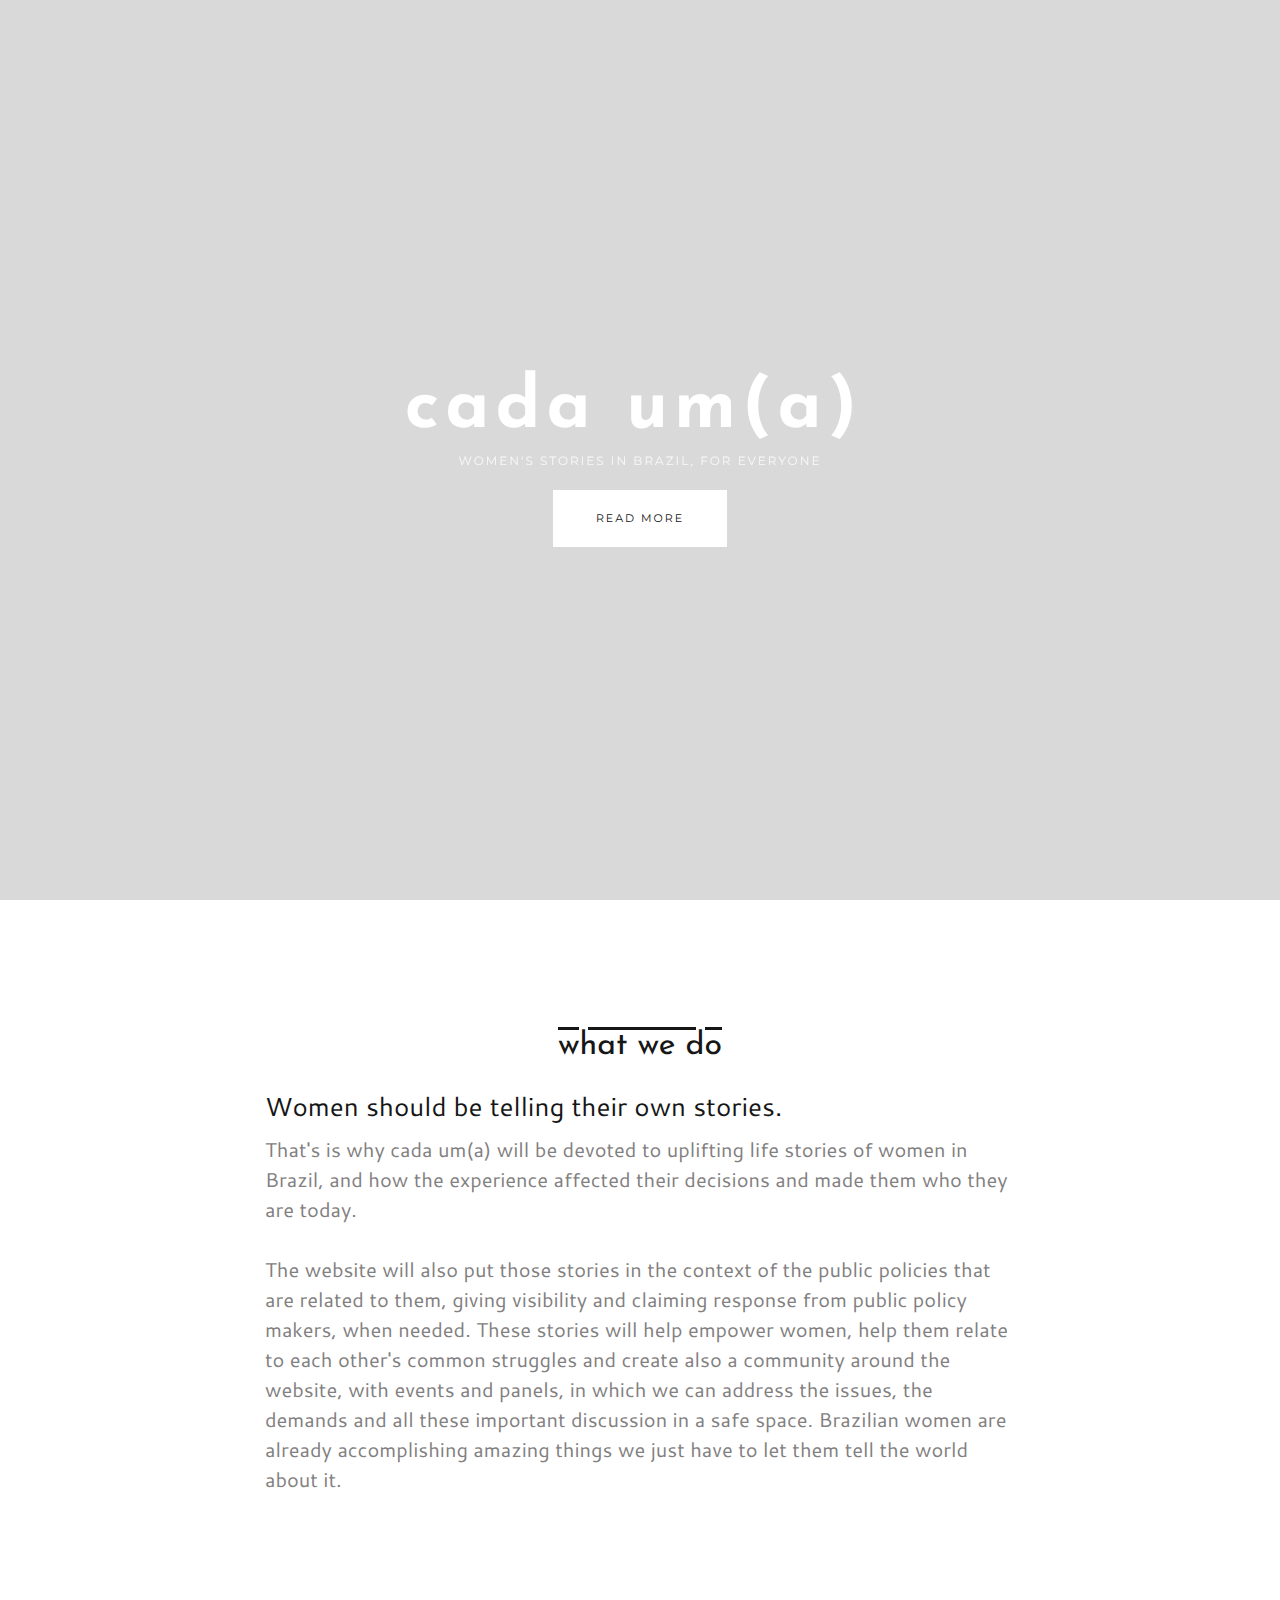
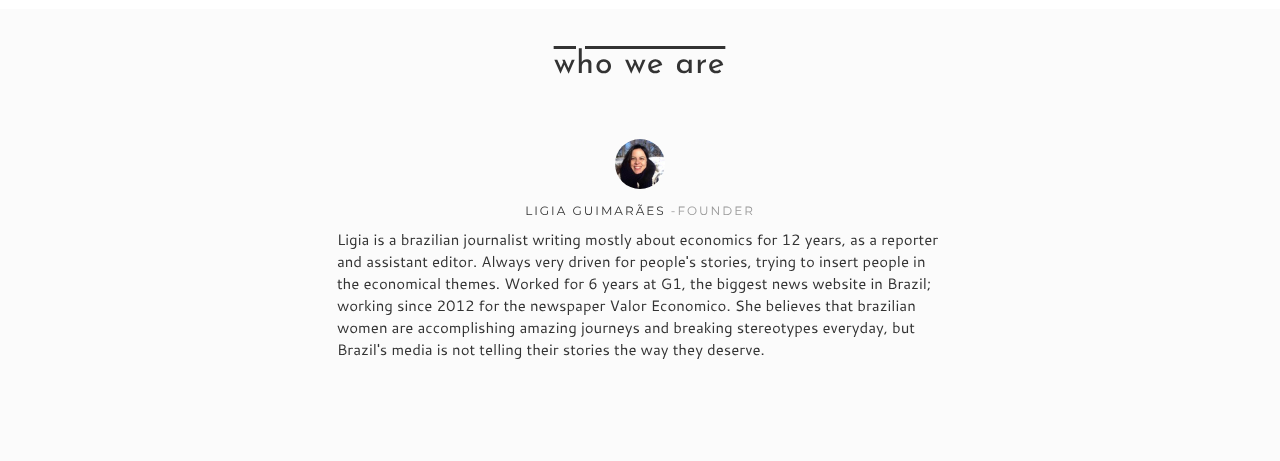
==== index.html @ b48494a8 "Update index.html" ====
<!DOCTYPE html>
<html class="no-js" lang="en"  xmlns="http://www.w3.org/1999/xhtml" xmlns:fb="http://ogp.me/ns/fb#">
<head>
	<meta charset="utf-8">
  <meta content="IE=edge,chrome=1" http-equiv="X-UA-Compatible">
  <meta content="width=device-width, initial-scale=1, maximum-scale=1, user-scalable=0" name="viewport">
  <title>Your title</title>
  <!-- bootstrap css placed in /bootstrap folder -->
  <link rel="stylesheet" type="text/css" href="bootstrap/css/bootstrap.min.css" >
  <!-- animate.css for wow.js fonts -->
  <link rel="stylesheet" type="text/css" href="css/animate.css" >
  <!-- utility.css -->
  <link rel="stylesheet" type="text/css" href="css/utility.css">
  <!-- slideshow.css -->
  <link rel="stylesheet" type="text/css" href="css/slideshow.css">
  <!-- style -->
  <link rel="stylesheet" type="text/css" href="css/style.css">
  <!-- usertweak -->
  <link rel="stylesheet" type="text/css" href="css/usertweak.css">
  <!-- custom code in below file -->
  <link rel="stylesheet" type="text/css" href="css/custom.css">
  <!-- ionicons -->
  <link rel="stylesheet" type="text/css" href="fonts/ionicons.css" >
  <!-- lightbox plugin -->
  <link rel="stylesheet" type="text/css" href="css/lightGallery.css" >
  <!-- google fonts --><link rel='stylesheet' type='text/css' href='https://fonts.googleapis.com/css?family=Josefin+Sans:400%7CMontserrat%7CCantarell%7CKarla:300,700%7COswald:300,400%7CPlayfair+Display'>
 
 <!-- METADADOS DA Landing  -->

            <meta name='keywords' content='igualdade de gênero, direitos das mulheres, cada uma, direitos humanos, mulheres, direitos iguais'>
            <meta name='description' content='Cada Uma is an inspiring website that tell stories about women in Brazil'>
            <meta name='subject' content='direitos humanos'>
            <meta name='copyright' content='www.cadauma.org'>
            <meta name='language' content='PT'>
            <meta name='robots' content='index,follow'>
            <meta name='revised' content='March 2016'>
            <meta name='author' content='Ligia Guimaraes'>
            <meta name='designer' content='@ProjetoStock'>
            <meta name='reply-to' content=''>
            <meta name='owner' content='Ligia Guimaraes @laigous'>
            <meta name='url' content='www.cadauma.org'>
            <meta name='identifier-URL' content=''>
            <meta name='pagename' content='Cada Uma'>
            <meta name='coverage' content='Brasil'>
            <meta name='distribution' content='Global'>
            <meta name='rating' content='General'>
            <meta name='subtitle' content='Cada Uma is an inspiring website that tell stories about women in Brazil'>
            <meta name='target' content='all'>
            <meta name='HandheldFriendly' content='True'>
            <meta name='MobileOptimized' content='320'>    
            <meta property="og:image" content="" />
            <meta property="og:url" content="http://cadauma.org">
            <meta property="og:title" content="Cada Uma">
            <meta property="og:description" content="Cada Uma is an inspiring website that tell stories about women in Brazil">  

 
 
 </head>
 <body class='omg'>

<section class="omg_component color-white full-height">

    <div class="slideshow xs-hide-arrows full-height"><div class="slide">
            <div class="bg-img full-height  parallax-content" style="background-image: url(&quot;https://unsplash.it/1406/788?image=874&quot;);" data-stellar-background-ratio="0.5">
                <div class="overlay" style="background-color:rgba(0, 0, 0, 0.15)">
                    <div class="container full-height">
                        <div class="v-align full-height">
                            <div class="h-align">
                                <div class="row text-center">
                                    <h1 class="big col-xs-12 title line-height-1 letter-spacing-6 wow animated uppercase fadeIn animated" style="visibility: visible; animation-name: fadeIn; font-weight: 700; font-family: 'Josefin Sans'; text-transform: lowercase;">
                              						cada um(a)</h1>
                                    <p class="col-xs-12 hero-subtitle color-primary wow animated fadeIn animated" style="visibility: visible; animation-name: fadeIn;">
                                        women's stories in brazil, for everyone</p>
                                    <p class="text-sm col-xs-12  wow animated fadeIn animated" style="visibility: visible; animation-name: fadeIn;"></p>
                                    <div class="col-xs-12">
                                        <a href="https://medium.com/journalism-innovation/brazilian-women-have-amazing-life-stories-and-we-should-be-telling-them-b2362ad0570d#.ykqmibkj3" class="btn btn-white uppercase btn-lg wow animated fadeIn animated" target="_blank" style="visibility: visible; animation-name: fadeIn;">
                                  						read more</a>
                                    </div>
                                </div>


                            </div>
                        </div>

                    </div>
                    <div class="absolute-bottom z-5 video-fill-icon color-white">
                        <div class="  xs-text-center text-left v-align-flex-column">
                            <div>
                                <a href="#" class="open_video open_lightbox"></a>
                            </div>
                            <div class="title m-left-10 ">
                                <a href="#" class="open_video open_lightbox">&nbsp; &nbsp; &nbsp; &nbsp; &nbsp; &nbsp; &nbsp; &nbsp; &nbsp; &nbsp; &nbsp; &nbsp; &nbsp; &nbsp; &nbsp; &nbsp; &nbsp;&nbsp;</a>
                            </div>
                        </div>
                    </div>
                </div>


            </div>
        </div></div>
</section>
<section class="omg_component" style="position: relative; z-index: 0;">
<div class="bg-color bg-white padd-top-2x padd-bottom-2x">
	<div class="container">
	<div class="row">
	<div class="col-md-8 col-md-offset-2 col-sm-10 col-sm-offset-1 text-center">
		<h3 class="title line-height-3" style="text-align: center; text-decoration: overline;">what we do</h3><h3 class="title line-height-3" style="text-align: left; font-family: Cantarell; font-size: 26px;">Women should be telling their own stories.&nbsp;</h3>
		<p class="text-sm line-height-4 color-primary" style="font-family: Cantarell; font-size: 20px; text-align: left;">That's is why cada um(a) will be devoted to uplifting life stories of women in Brazil, and how the experience affected their decisions and made them who they are today.<br><br>The website will also put those stories in the context of the public policies that are related to them, giving visibility and claiming response from public policy makers, when needed. These stories will help empower women, help them relate to each other's common struggles and create also a community around the website, with events and panels, in which we can address the issues, the demands and all these important discussion in a safe space. Brazilian women are already accomplishing amazing things we just have to let them tell the world about it.</p>
	</div>
	</div>
	</div>
</div>
</section>
<section class="omg_component content-52">
    <div class="bg-color bg-grey padd-bottom-xs">
    <div class="inner">
                <div class="slideshow dark-control"><div class="slide">
                    <div class="container-fluid padd-bottom-xs">
                <h4 class="padd-bottom-xs  padd-top-xs text-center title uppercase letter-spacing-1" style="font-family: 'Josefin Sans'; font-size: 32px; text-align: center; text-transform: lowercase; text-decoration: overline;">Who we are</h4>
                        <div class="row">
                            <div class="col-md-12 text-center padd-bottom-md">
                                 <div class=" padd-bottom-xs padd-top-xxs">
                                    <div class="col-md-12 padd-bottom-xxs">
                                     <img alt="image" src="img/user_uploads/1457210946-ligiaprofilepic.jpg" class="img-circle"></div>
                                    <div class="col-md-12">
                                        <p class="hero-subtitle name">Ligia Guimarães <span class="color-primary">-founder</span></p>

                                    </div>
                                  </div>
                                <p class="say  inner" style="text-decoration: none; text-align: left;">Ligia is a brazilian journalist writing mostly about economics for 12 years, as a reporter and assistant editor. Always very driven for people's stories, trying to insert people in the economical themes. Worked for 6 years at G1, the biggest news website in Brazil; working since 2012 for the newspaper Valor Economico. She believes that brazilian women are accomplishing amazing journeys and breaking stereotypes everyday, but Brazil's media is not telling their stories the way they deserve.<br></p>

                            </div>
                        </div>
                        </div>
                    </div></div><!-- Slideshow ends -->
    </div>
    </div>
</section>


 <!-- footer includes & scripts -->
  <script type="text/javascript" src="js/jquery.min.js"></script>
  <script type="text/javascript" src="bootstrap/js/bootstrap.min.js"></script>
  <!-- all plugins -->
  <script type="text/javascript" src="js/modernizer.js"></script>
  <script type="text/javascript" src="js/isMobile.js"></script>
  <script type="text/javascript" src="js/slick.js"></script>
  <script type="text/javascript" src="js/stellar.js"></script>
  <script type="text/javascript" src="js/imagesLoaded.js"></script>
  <script type="text/javascript" src="js/lightgallery.js"></script>
  <script type="text/javascript" src="js/masonry.js"></script>
  <script type="text/javascript" src="js/spectagram.js"></script>
  <script type="text/javascript" src="js/wow.js"></script>
  <script type="text/javascript" src="js/YTPlayer.js"></script>
  <!-- or include all at once using
  	<script type="text/javascript" src="js/plugins.min.js"></script>
   -->
  <!-- Google Maps -->
  <script src="https://maps.google.com/maps/api/js" type="text/javascript"> </script>
  <!-- main.js -->
  <script type="text/javascript" src="js/main.js"></script>

</body>

</html>
---- css/utility.css ----
/*------------------------------------------------------------------
[Table of contents]

  1. HTML AN BODY FIXTURES
  2. Headings and Typographic Classes / .title, .uppercase etc
  3. Line heights and Letter spacing
  4. Navigation Menus
  5. Responsive paddings & Margins
  6. Containers and Alignments Tweaks
  7. Overlays
  8. Buttons , inputs and form elements
  9. Backgrounds and color Schemes
  10. Ken Burns Effect
  11. Parallax
  12. Local Full width BG Video
  13. Other Utility Classes
------------------------------------------------------------------*/
/*#####################[   B   E   G  I  N   ]###################*/

/*------------------------------------------------------------------

1 HTML AN BODY FIXTURES

------------------------------------------------------------------*/

html,body{
    height: 100%;
    width:100%;
    padding: 0;
    margin: 0;
    font-size: 15px;
    line-height: 22px;
    text-rendering:optimizeLegibility;
    text-rendering:geometricPrecision;
    font-smooth:always;
    font-smoothing:antialiased;
    -moz-font-smoothing:antialiased;
    -webkit-font-smoothing:antialiased;
    -webkit-font-smoothing:subpixel-antialiased;
    font-family: "Helvetica Neue", Helvetica, Arial, sans-serif;
    font-family: "Karla";

}
@media all and (max-width: 767px) {
    body{
        overflow-x:hidden;
    }
}
html,body,header,section,div{
    position: relative;
}
a {
    color: inherit;
    text-decoration: none;
    cursor: pointer;
    outline: 0
}
a:hover,
a:focus {
    color: unset;
    text-decoration: none;
    opacity: 1;
}

img{
    max-width: 100%;
}

body.pace-running{
    overflow: hidden!important;
}
body.pace-done{
    overflow: auto;
    /* overflow-x: hidden; */
}

.z-5{
    z-index: 5;
}
/*------------------------------------------------------------------

2 Headings and Typographic Classes / .title, .uppercase etc

------------------------------------------------------------------*/
h1,h2,h3,h4,h5,h6{

    line-height: 1.3;

}
h1{
    font-size: 56px;

}


h2 {
    font-size: 40px;

}
h3 {
    font-size: 32px;
}
h4 {
    font-size: 24px;
}
h5 {
    font-size: 16px;

    font-weight: 400;
}
h6 {
    font-size: 12px;

    font-weight: 700;
}

.big {
    font-size: 72px;
}

.big2x {
    font-size: 100px;
}

.big3x {
    font-size: 130px;
}

.text-lg {
    font-size: 25px;
}
.text-md {
    font-size: 18px;
}
.text-sm {
    font-size: 16px;
}
.text-xs {
    font-size: 12px;
}
.text-xxs {
    font-size: 10px;
    line-height: 1.85em;
    text-transform: uppercase;
    letter-spacing: 1px;
}

@media only screen and (max-width: 486px) {
    .text-lg {
        font-size: 20px;
    }
}
@media all and (max-width: 767px) {
    h1 {
        font-size: 32px !important;
    }
    h2 {
        font-size: 32px !important;

    }
    h3 {
        font-size: 24px !important;

    }
    h4 {
        font-size: 18px;

    }
    h5 {
        font-size: 16px !important;

        font-weight: 400;
    }
    .big {
        font-size: 56px !important;
    }
    .big2x {
        font-size: 52px!important;
    }

    .big3x {
        font-size: 90px;
    }
}

/*
! Tip: used for applying title font for sections
*/

.title {
    font-family: "Oswald",sans-serif;
    word-break: break-word;
}
.uppercase{
    text-transform: uppercase;
}
.capitalize{
    text-transform: capitalize;
}
.lowercase{
    text-transform: lowercase;
}
/*
for icons
*/
.i-16{
    font-size: 24px;
}

.i-24{
    font-size: 24px;
}
.i-32{
    font-size: 24px;
}


.hero-subtitle,.hero-title{
    font-family: "Montserrat";
    text-transform: uppercase;
    line-height: 1.2;
    font-size: 12px;
    letter-spacing: 2px;
}
.hero-title {
    font-size: 18px;
    line-height: 1.5;
}
.font-playfair{
    font-family: 'Playfair Display';

}
.font-montserrat{
    font-family: 'Montserrat';
}
.font-karla{
    font-family: 'Karla';
}

.bold {
    font-weight: bold;
}
.light,
.thin{
    font-weight: 300!important;
}


@media all and (max-width: 756px) {
    .xs-text-left{
        text-align:left;
    }
    .xs-text-center{
        text-align: center;
    }
    .xs-text-right{
        text-align: right;
    }
    .xs-pull-left{
        float: left!important;
    }
    .xs-pull-none{
        float: none!important;
    }
    .xs-pull-right{
        float: right!important;
    }
}
/*------------------------------------------------------------------

3. Line Heights & letterspacing

------------------------------------------------------------------*/
.line-height-1 {
    line-height: 1;
}

.line-height-2 {
    line-height:1.3
}

.line-height-3 {
    line-height:1.4
}

.line-height-4 {
    line-height:1.5
}

.line-height-5 {
    line-height:1.6
}

.line-height-6 {
    line-height:1.7
}

.line-height-7 {
    line-height:1.8
}
.line-height-8{
    line-height:1.9
}
.line-height-9{
    line-height:2
}

@media screen and (max-width: 568px) {
    .line-height-1 {
        line-height:1
    }

    .line-height-2 {
        line-height:1.1
    }

    .line-height-3 {
        line-height:1.2
    }

    .line-height-4 {
        line-height:1.3
    }

    .line-height-5 {
        line-height:1.4
    }
    .line-height-6 {
        line-height:1.5
    }
    .line-height-7 {
        line-height:1.6
    }
    .line-height-8{
        line-height:1.7
    }
    .line-height-9{
        line-height:1.8
    }
}
.letter-spacing-1{
    letter-spacing: 1px;
    margin-left: -1px;
}
.letter-spacing-2{
    letter-spacing: 2px;
    margin-left: -2px;
}
.letter-spacing-3{
    letter-spacing: 3px;
    margin-left: -3px;
}
.letter-spacing-4{
    letter-spacing: 4px;
    margin-left: -4px;
}
.letter-spacing-5{
    letter-spacing: 5px;
    margin-left: -5px;
}
.letter-spacing-6{
    letter-spacing: 6px;
    margin-left: -6px;
}

.letter-spacing-7{
    letter-spacing: 7px;
    margin-left: -7px;
}

.letter-spacing-8{
    letter-spacing: 8px;
    margin-left: -8px;
}

.letter-spacing-9{
    letter-spacing: 9px;
    margin-left: -9px;
}
/*------------------------------------------------------------------

4. Navigation Menus

------------------------------------------------------------------*/

/*
  NOTE: overriding the bootstrap menu and making it transparent
*/

.navbar {
    position: relative;
     border-radius:0;
    display: block ;
    top: 0 ;
    left: 0 ;
    width: 100%;

    background-color: unset ;
    background-image: unset ;
    border: none ;
    box-shadow: none ;
    font-size: 12px;
    margin-bottom: 0;
    border-color: unset;
    z-index: 99;
    padding: 10px 0;
}

.navbar-right {
    padding: 0 0 0 32px;
}
.navbar .navbar-collapse, .navbar .navbar-form {
    border-color: unset;
    /* background-color: #fff;*/

}
.navbar-nav li> a{

}
.navbar-collapse {
    padding-right: 15px;
    padding-left: 15px;
    overflow-x: visible;
    -webkit-overflow-scrolling: touch;
    border-top: none;
    -webkit-box-shadow: unset;
    box-shadow: unset;

}
.navbar a {
    font-size: 12px;
    text-transform: uppercase;
    transition: all 0.3s ease;
    -webkit-transition: all 0.3s ease;
    -moz-transition: all 0.3s ease;
    letter-spacing: 1px;
}
.navbar-collapse .navbar-nav>li>a{
    text-align:left;
    color: #fff;
}
.navbar .navbar-toggle {
    border-color: #161616;
    font-size: 26px;
    padding: 3px 8px;
}
.navbar.nav-dark .navbar-toggle{
    color: #fff;

}
.navbar.nav-dark a.navbar-toggle.collapsed.icon.ion-navicon.nav-collapse-icon {
    color: #fff;
}
.navbar.nav-dark a.navbar-toggle:focus, .navbar .navbar-toggle:hover{
    color: #fff;
}
.navbar .navbar-toggle:focus, .navbar .navbar-toggle:hover {
    background-color: unset;
}
.navbar-toggle {
    background-color: unset;
    border: unset;
}

.navbar .navbar-nav>.active>a, .navbar .navbar-nav>.active>a:focus, .navbar .navbar-nav>.active>a:hover {
    background-color:unset;
    color: unset;
}



.navbar.nav-dark .navbar-nav>li>a {
    color: #FFFFFF;
    font-weight: 600;
}
.navbar.nav-dark .navbar-nav>li>a:hover {
    color: #FFFFFF;
    opacity:0.8;
    font-weight: 600;
}

.navbar .navbar-nav>li>a:focus, .navbar .navbar-nav>li>a:hover {
    color: initial;
    background-color: unset;
}

.navbar.nav-dark .navbar-nav>li>a:focus, .navbar .navbar-nav>li>a:hover {
    color: #fff;
    background-color: unset;
}
.navbar-brand img {
    height: 100% ;
}

.navbar a.icon{
    font-size:14px;
}
.navbar .navbar-nav>.open>a, .navbar .navbar-nav>.open>a:focus, .navbar .navbar-nav>.open>a:hover {
    color: #fff;
    background-color: unset;
}
.navbar.has-scrolled a.navbar-toggle.collapsed.icon.ion-navicon.nav-collapse-icon ,
.navbar.nav-light a.navbar-toggle.collapsed.icon.ion-navicon.nav-collapse-icon {
    color: #1B1A1A;
}
.navbar.has-scrolled,
.navbar.nav-light{

    border-bottom: 1px solid transparent;
}
.navbar.has-scrolled .navbar-nav>li> a,
.navbar.nav-light .navbar-nav>li> a{
    color: #161616;
    opacity: 0.8;
    font-weight: 600;
}

.navbar.has-scrolled .navbar-nav>li> a:hover,
.navbar.nav-light .navbar-nav>li> a:hover{
    color: #161616;
    opacity: 1;
    font-weight: 600;
}

@media (max-width: 768px){
    .navbar.has-scrolled  .navbar-nav>li> a
        {
            color: #fafafa;
            opacity: 0.8;
            font-weight: 600;
        }

    .navbar.has-scrolled  .navbar-nav>li> a:hover
        {
            color: #fff;
            opacity: 1;
            font-weight: 600;
        }
}


.navbar.has-scrolled .navbar-toggle ,
.navbar.nav-light .navbar-toggle {
    border-color: #1D1B1B;
    color: #191818;
}
.navbar.has-scrolled .navbar-nav>li>a:focus, .navbar .navbar-nav>li>a:hover ,
.navbar.nav-light .navbar-nav>li>a:focus, .navbar .navbar-nav>li>a:hover {
    color: #313030;
    background-color: unset;
}
.navbar.has-scrolled{
    padding: 0;
    position: fixed;
    top: 0px;
    background-color: #fff;
    border-bottom: 1px solid #EAEAEA!important;
}
.navbar.has-scrolled>div{
    padding: 5px 15px;
}
.navbar  .navbar-brand.logo-sticky{
    display: none;
}
.navbar.has-scrolled .navbar-brand:not(.logo-sticky){
    display: none;
}

.navbar.has-scrolled  .navbar-brand.logo-sticky{
    display: block;
}

.shadow-z1{
    box-shadow: 0 0px 5px 0 rgba(0,0,0,0.26);
}
.shadow-z2{
    -webkit-box-shadow: 0px 0px 10px 0px rgba(0, 0, 0, 0.2);
    -moz-box-shadow: 0px 0px 10px 0px rgba(0, 0, 0, 0.2);
    box-shadow: 0px 0px 10px 0px rgba(0, 0, 0, 0.2);
}
.shadow-z3 {
    -webkit-box-shadow: 0px 0px 4px 0px rgba(0, 0, 0, 0.2);
    -moz-box-shadow: 0px 0px 4px 0px rgba(0, 0, 0, 0.2);
    box-shadow: 0px 0px 4px 0px rgba(0, 0, 0, 0.2);
}

.navbar-transparent{
    background-color: transparent;
    border-bottom: 1px solid rgba(255, 255, 255, 0.2);
    position: absolute;
    padding: 5px;
}


.navbar-header{
    position: relative;
    z-index: 1;
}
.nav-center {

    position: absolute;
    left: 45%;
}

.navbar .navbar-brand {
    padding: 10px;
}
.nav-collapse-icon{
    font-size: 26px!important;
}
@media (max-width: 767px) {
    .nav-center {
        position: unset;
        left: unset;
    }
    .navbar .navbar-collapse{
        background-color:#202020;
    }
    .navbar.nav-light .navbar-nav>li> a{
        color: #fff;
        opacity: 0.8;
        font-weight: 600;
    }

    .navbar.nav-light .navbar-nav>li>a:hover,
    .navbar.nav-light .navbar-nav>li>a:focus {
        opacity: 1;
        color: #fff;
    }


}
/*!
 * navbar!3 - Yet another megamenu for Bootstrap 3
 * http://geedmo.github.com/navbar3
 * 
 * @geedmo - Licensed under the MIT license
 */
.navbar .nav,
.navbar .collapse,
.navbar .dropup,
.navbar .dropdown {
    color:#909090;
    position: relative;

}
.navbar .open a.dropdown-toggle {
    background-color: transparent;
    color: unset;
}
.navbar .divider{
    background-color: rgba(250, 250, 250, 0.05);
}
.navbar .container {
    position: relative;
}
.navbar .dropdown-menu {
    left: auto;
    border: 0;
    box-shadow: none;
    background-color: #2B2B2B;
    color: #fff;
    border-radius: 0;
    color: #FFF9F9;
    position: absolute;
}

.navbar .dropdown-menu>li>a{
    color:#fff;
    padding:10px 15px;
    font-weight: 600;
    opacity: 0.5;
}
.navbar .dropdown-menu>li>a:focus,
.navbar .dropdown-menu>li>a:hover{
    opacity: 1;
    background-color:unset;

}
.navbar .mega-content {
    padding-top: 15px;
}
.navbar .mega-content li{

    transition: all 0.3s ease;

    -webkit-transition: all 0.3s ease;

    -moz-transition: all 0.3s ease;

    color: #fff;

    padding: 6px 5px;

    opacity: 0.5;
}

.navbar .mega-content li:hover{
    opacity:1;
}
@media (max-width: 767px) {
    .navbar .mega-content {
        padding: 20px 30px;
    }
    .navbar .navbar-nav .open .dropdown-menu>li>a {
        color: #ECE7E7;
    }
    .navbar .navbar-nav .open .dropdown-menu>li>a:hover {
        color: #ECE7E7;
    }
}
.navbar .dropdown.navbar-fw .dropdown-menu {
    left: 0;
    right: 0;
    border: 0;
    box-shadow: none;
    background-color: #2C2A2A;
    color: #fff;
    border-radius: 0;
}
.nav-center-style{

    height: 55px;
    max-height: 55px;
    line-height: 53px;
}
.menu {
    height: 55px;
    font-family: 'Karla', "Helvetica Neue", Helvetica, Arial, sans-serif;
    list-style: none;
    margin-bottom: 0;
    font-weight: 700;
}
.menu > li {
    margin-right: 32px;
    float: left;
    position: relative;
    transition: all 0.3s ease;
    -webkit-transition: all 0.3s ease;
    -moz-transition: all 0.3s ease;
    opacity: 1;
}
.menu li a {
    font-size: 11px;
    text-transform: uppercase;
    font-weight: bold;
    letter-spacing: 2px;
    color: #333333;
}

.nav-bar a {
  display: inline-block;
  height: 55px;
}
.logo {
  max-height: 60%;
}
.shadow-z4{
  box-shadow: 0 0 8px rgba(0,0,0,.1);
    -webkit-box-shadow: 0 0 8px rgba(0,0,0,.1) 0 8px rgba(0,0,0,.4);
    -moz-box-shadow: 0 0 8px rgba(0,0,0,.1) 0 8px rgba(0,0,0,.4);
    box-shadow: 0 0 8px rgba(0,0,0,.1) 0 8px rgba(0,0,0,.4);
}
/*------------------------------------------------------------------

5. Responsive paddings & Margins

------------------------------------------------------------------*/

.padd-top-xxs {
    padding-top:16px
}

.padd-bottom-xxs {
    padding-bottom:16px;
}
.padd-top-xs {
    padding-top:26px
}

.padd-bottom-xs {
    padding-bottom:26px
}

.padd-top-sm {
    padding-top:35px;
}
.padd-bottom-sm {
    padding-bottom:35px;
}

.padd-top-md {
    padding-top:48px;
}
.padd-bottom-md {
    padding-bottom:48px;
}

.padd-top-lg {
    padding-top:68px;
}
.padd-bottom-lg {
    padding-bottom:68px;
}

.padd-top-2x {
    padding-top:104px;
}
.padd-bottom-2x {
    padding-bottom:104px;
}

.padd-top-3x  {
    padding-top:150px;
}
.padd-bottom-3x {
    padding-bottom:150px;
}

.padd-top-4x {
    padding-top:184px;
}
.padd-bottom-4x {
    padding-bottom:184px;
}

.padd-top-5x  {
    padding-top:240px;
}
.padd-bottom-5x {
    padding-bottom:240px;
}


@media (max-width: 767px) {
    html,body,.text-right,.text-left {
        text-align:center
    }

    .padd-top-xs  {
        padding-top:16px;
    }
    .padd-bottom-xs {
        padding-bottom:16px;
    }


    .padd-top-sm {
        padding-top:20px;
    }
    .padd-bottom-sm {
        padding-bottom:20px;
    }

    .padd-top-md  {
        padding-top:32px
    }
    .padd-bottom-md {
        padding-bottom:32px
    }

    .padd-top-lg {
        padding-top:41px
    }
    .padd-bottom-lg {
        padding-bottom:41px
    }

    .padd-top-2x {
        padding-top:72px
    }
    .padd-bottom-2x {
        padding-bottom:72px
    }

    .padd-top-3x {
        padding-top:80px
    }
    .padd-bottom-3x {
        padding-bottom:80px
    }

    .padd-top-4x  {
        padding-top:96px
    }
    .padd-bottom-4x {
        padding-bottom:96px
    }

    .padd-top-5x  {
        padding-top:128px;
    }
    .padd-bottom-5x {
        padding-bottom:128px;
    }
}

.no-padding {
    padding:0
}
.no-margin{
    margin: 0;
}
.m-auto{
    margin: auto;
}
.no-margin-tb{
    margin-top: 0;
    margin-bottom: 0;
}

.margin-top-xs{
    margin-top: 10px;
}
.margin-top-md{
    margin-top: 20px;
}
.m-left-5{
    margin-left: 5px;
}
.m-right-5{
    margin-right: 5px;
}
.m-left-10{
    margin-left: 10px;
}
.m-right-10{
    margin-right: 10px;
}

/*------------------------------------------------------------------

6. Containers, Alignments Tweaks & Gutters

------------------------------------------------------------------*/

/* Heights */
.full-height {
    height: 100%;
}
.full-height-portfolio{
    height: 100%;/*this is for portfolio background-images*/
}
.height-50 {
    height: 50%;
    min-height: 300px;
}

.height-vh100{
    height: 100vh;
}

.height-vh75{
    height: 75vh;
}

.height-vh50{
    height: 50vh;
}

.height-vh40{
    height: 40vh;
    min-height: 200px;
}
.height-vh30{
    height: 30vh;
    min-height: 150px;
}
.height-vw50{
    height: 50vw;
}

.height-vw35{
    height: 35vw;
}
.full-width{
    width:100%;
}
.inner {
    width:70%;
    margin:0 auto;
    padding:0
}

@media only screen and (max-width: 959px) {
    .inner {
        width:90%
    }
}
/* Smaller than standard 960 (devices and browsers) */
@media only screen and (max-width: 400px) {
    .inner {
        width:100%
    }
}

.v-align {
    position:relative;
    top:0;
    right:0;
    height:100%;
    bottom:0;
    left:0;
    display:table;
    width:100%
}


.v-align > .h-align {
    height:100%;
    width:100%;
    display:table-cell;
    vertical-align: middle;
    text-align: center;
}
.v-middle{
    vertical-align: middle!important;
}
.v-top{
    vertical-align: top!important;
}
.v-bottom{
    vertical-align: bottom!important;
}
.h-center{
    text-align:center!important;
}
.h-left{
    text-align:left!important;
}
.h-right{
    text-align:right!important;
}

.h-align {
    -moz-box-sizing:border-box;
    box-sizing:border-box;
    display:inline-block;
    text-align: center;
}

/*V-ALign*/
.v-align-flex {
    display: -webkit-flex;
    display: -moz-flex;
    display: -ms-flexbox;
    display: flex;
    align-items: center;
    -webkit-align-items: center;
    justify-content: center;
    -webkit-justify-content: center;
    flex-direction: row;
    -webkit-flex-direction: row;
}
@media all and (max-width: 990px) {
    .v-align-flex {
        display: block !important;
    }
}
.v-align-flex-column {
    display: -webkit-flex;
    display: -moz-flex;
    display: -ms-flexbox;
    display: flex;
    align-items: center;
    -webkit-align-items: center;
    flex-direction: initial;
    -webkit-flex-direction: initial;
}
.disable-select {
    -webkit-touch-callout: none;
    -webkit-user-select: none;
    -khtml-user-select: none;
    -moz-user-select: none;
    -ms-user-select: none;
    user-select: none;
}
@media all and (max-width: 990px) {
    .v-align-children {
        display: block !important;
    }
}

.gutter{
    padding: 20px 40px;
}
.gutter-02{
    padding: 40px 100px;
}

.gutter-03{
    padding:0 5% ;
}
.gutter-04{
    padding: 20px 40px;
}
.gutter-05{
    padding: 40px;
}
.gutter-06{
    padding:0 8%;
}
.gutter-07{
    padding: 40px 120px;
}
@media (max-width: 768px) {
    .gutter{
        padding: 0px;
    }
.gutter-06{
    padding:0;
}
}

@media all and (max-width: 756px) {
    .gutter-02,.gutter-07{
        padding: 8px;
    }
    .gutter-03{
        padding: 0;
    }
    .gutter-04{
        padding: 15px;
    }
}

/*------------------------------------------------------------------

7. Overlays

------------------------------------------------------------------*/
.overlay{
    height: 100%;
    width: 100%;
    background-color: rgba(0,0,0,0.3);
    overflow: hidden;
}
.overlay-gradient {
    height: 100%;
    width: 100%;
    background: url([data-uri]);
    background: -moz-linear-gradient(left,rgba(20,16,17,.8) 0,rgba(20,16,17,.28) 59%,rgba(20,16,17,.09) 84%,rgba(20,16,17,.01) 99%,rgba(255,255,255,0) 100%);
    background:-webkit-gradient(linear,left top,right top,color-stop(0,rgba(20,16,17,.8)),color-stop(59%,rgba(20,16,17,.28)),color-stop(84%,rgba(20,16,17,.09)),color-stop(99%,rgba(20,16,17,.01)),color-stop(100%,rgba(255,255,255,0)));
    background: -webkit-linear-gradient(left,rgba(20,16,17,.8) 0,rgba(20,16,17,.28) 59%,rgba(20,16,17,.09) 84%,rgba(20,16,17,.01) 99%,rgba(255,255,255,0) 100%);
    background: -o-linear-gradient(left,rgba(20,16,17,.8) 0,rgba(20,16,17,.28) 59%,rgba(20,16,17,.09) 84%,rgba(20,16,17,.01) 99%,rgba(255,255,255,0) 100%);
    background: -ms-linear-gradient(left,rgba(20,16,17,.8) 0,rgba(20,16,17,.28) 59%,rgba(20,16,17,.09) 84%,rgba(20,16,17,.01) 99%,rgba(255,255,255,0) 100%);
    background: linear-gradient(to right,rgba(20,16,17,.8) 0,rgba(20,16,17,.28) 59%,rgba(20,16,17,.09) 84%,rgba(20,16,17,.01) 99%,rgba(255,255,255,0) 100%);
    filter: progid:DXImageTransform.Microsoft.gradient( startColorstr='#cc141011', endColorstr='#00ffffff', GradientType=1 );
}

.overlay-shade {
    background-image: linear-gradient(to bottom,transparent 0,#000 130%);
    background-repeat: repeat-x;
    filter: progid:DXImageTransform.Microsoft.gradient(startColorstr='#00000000', endColorstr='#ff000000', GradientType=0)
}
/*------------------------------------------------------------------

8. Buttons , inputs and form elements

------------------------------------------------------------------*/

.btn {

    font-family: "Montserrat",sans-serif;

    letter-spacing: 1px;

    padding: 12px 32px;

    transition: all 0.3s cubic-bezier(0.25, 0.57, 0.46, 0.88);

    -webkit-transition: all 0.3s cubic-bezier(0.25, 0.57, 0.46, 0.88);

    -ms-transition: all 0.3s cubic-bezier(0.25, 0.57, 0.46, 0.88);

    -moz-transition: all 0.3s cubic-bezier(0.25, 0.57, 0.46, 0.88);

    font-size: 11px;

    opacity: 1 !important;
    text-transform: uppercase;
    border-radius: 0;
}
.btn-primary {
    color: #fff;
    background-color: #0A0A0A;
    border-color: #171515;
}
.btn-primary.active, .btn-primary.focus, .btn-primary:active, .btn-primary:focus, .btn-primary:hover, .open>.dropdown-toggle.btn-primary {
    color: #fff;
    background-color: #252627;
    border-color: #020202;
}
.btn.active.focus, .btn.active:focus, .btn.focus, .btn:active.focus, .btn:active:focus, .btn:focus ,.btn.focus, .btn:focus, .btn:hover
{
    outline: none!important;
}

.btn.btn-lg{
    min-width: 170px;
    letter-spacing: 2px;
    padding: 20px 42px;
}

.btn-pill{
    border-radius: 40px!important;
}

.btn-black
{
    color: #FFF !important;
    background-color: #1c1d1d;
    border: none;
    letter-spacing: 1px;
    text-transform: uppercase;
    border-radius: 0;
}

.btn-black-border{

    letter-spacing: 1px;
    text-transform: uppercase;
    border: 2px solid #161616;
    color: #161616;
    background-color: transparent;
}
.btn-black-border:hover{

    color: #FFF;
    background-color: #1c1d1d;
}
.btn-black:hover {
    background: #4D4E4D;
    color: #fff!important;
}

.btn-white{
    background-color: #fff;
    color: #161616!important;
}
.btn-white:hover{
    background-color: #333;
    color: #fff!important;
}
.btn-white-border {
    border: 2px solid #FFF;
    color: #FFF !important;
    border-radius: 0;
    background-color: transparent;
    text-transform: uppercase;
}
.btn-white-border:hover {
    background-color: #FFF;
    color: #000 !important;
}
/* Input Field */
.input-field {
    display: block;
    width: 100%;
    border: none;
    font-size: 14px;
    padding: 12px 12px;
    border-radius: 0;
    background-color: #f5f5f5;
    -webkit-box-shadow: inset 0 0px 1px rgba(0,0,0,.075);
    box-shadow: inset 0 0px 1px rgba(0,0,0,.075);
    min-height: 54px;
}
.input-field:focus {
    border: unset;
    outline: 0;
    -webkit-box-shadow: inset 0 0px 1px rgba(0,0,0,.075);    box-shadow: inset 0 0px 1px rgba(0,0,0,.075);
    box-shadow:inset 0 0px 1px rgba(0,0,0,.075);    box-shadow: inset 0 0px 1px rgba(0,0,0,.075);
}

/*
switch checkbox
*/
.toggle {
  position: absolute;
  margin-left: -9999px;
  visibility: hidden;
}

input.toggle + label {
  display: inline-block;
  position: relative;
  cursor: pointer;
  outline: none;
  -webkit-user-select: none;
  -moz-user-select: none;
  -ms-user-select: none;
  user-select: none;
  padding: 2px;
  width: 60px;
  height: 30px;
  background-color: #dddddd;
  -webkit-border-radius: 60px;
  -moz-border-radius: 60px;
  -ms-border-radius: 60px;
  -o-border-radius: 60px;
  border-radius: 60px;
}
input.toggle + label:before, input.toggle + label:after {
  display: block;
  position: absolute;
  top: 1px;
  left: 1px;
  bottom: 1px;
  content: "";
}
input.toggle + label:before {
  right: 1px;
  background-color: #f1f1f1;
  -webkit-border-radius: 60px;
  -moz-border-radius: 60px;
  -ms-border-radius: 60px;
  -o-border-radius: 60px;
  border-radius: 60px;
  -webkit-transition: background 0.4s;
  -moz-transition: background 0.4s;
  -o-transition: background 0.4s;
  transition: background 0.4s;
}
input.toggle + label:after {
  width: 28px;
  background-color: #fff;
  -webkit-border-radius: 100%;
  -moz-border-radius: 100%;
  -ms-border-radius: 100%;
  -o-border-radius: 100%;
  border-radius: 100%;
  -webkit-box-shadow: 0 2px 5px rgba(0, 0, 0, 0.3);
  -moz-box-shadow: 0 2px 5px rgba(0, 0, 0, 0.3);
  box-shadow: 0 2px 5px rgba(0, 0, 0, 0.3);
  -webkit-transition: margin 0.4s;
  -moz-transition: margin 0.4s;
  -o-transition: margin 0.4s;
  transition: margin 0.4s;
}
input.toggle:checked + label:before {
  background-color: #1C1D1D;
}
input.toggle:checked + label:after {
  margin-left: 30px;
}
input.toggle:disabled + label {
    cursor: not-allowed!important;
}
input.toggle:disabled + label:before{
    opacity: 0.6
}
input.toggle:disabled + label:after{
    background-color: #f1f1f1;
}

/*
Range Slider
*/
input[type=range] {
    /*removes default webkit styles*/
    -webkit-appearance: none;
    /*fix for FF unable to apply focus style bug */
    border: 1px solid transparent;
    /*required for proper track sizing in FF*/
    width: 300px;
}
input[type=range]::-webkit-slider-runnable-track {
    width: 300px;
    height: 5px;
    background: #ddd;
    border: none;
    border-radius: 3px;
}
input[type=range]::-webkit-slider-thumb {
    -webkit-appearance: none;
    border: none;
    height: 16px;
    width: 16px;
    border-radius: 50%;
    background: #161616;
    margin-top: -4px;
}
input[type=range]:focus {
    outline: none;
}
input[type=range]:focus::-webkit-slider-runnable-track {
    background: #ccc;
}

input[type=range]::-moz-range-track {
    width: 300px;
    height: 5px;
    background: #ddd;
    border: none;
    border-radius: 3px;
}
input[type=range]::-moz-range-thumb {
    border: none;
    height: 16px;
    width: 16px;
    border-radius: 50%;
    background: #161616;
}

/*hide the outline behind the border*/
input[type=range]:-moz-focusring{
    outline: 1px solid transparent;
    outline-offset: -1px;
}

input[type=range]::-ms-track {
    width: 300px;
    height: 5px;
    /*remove bg colour from the track, we'll use ms-fill-lower and ms-fill-upper instead */
    background: transparent;
    /*leave room for the larger thumb to overflow with a transparent border */
    border-color: transparent;
    border-width: 6px 0;
    /*remove default tick marks*/
    color: transparent;
}
input[type=range]::-ms-fill-lower {
    background: #777;
    border-radius: 10px;
}
input[type=range]::-ms-fill-upper {
    background: #ddd;
    border-radius: 10px;
}
input[type=range]::-ms-thumb {
    border: none;
    height: 16px;
    width: 16px;
    border-radius: 50%;
    background: #161616;
}
input[type=range]:focus::-ms-fill-lower {
    background: #888;
}
input[type=range]:focus::-ms-fill-upper {
    background: #ccc;
}

/*
Radio
 */
.radio {
  padding-left: 20px; 
}
.radio label {
    display: inline-block;
    position: relative;
    padding-left: 5px;
    font-weight: 700;
}
.radio label::before {
    content: "";
    display: inline-block;
    position: absolute;
    width: 19px;
    height: 19px;
    left: 0px;
    margin-left: -19px;
    margin-top: 4px;
    border: 1px solid #c7c7c1;
    border-radius: 50%;
    background-color: #fff;
    -webkit-transition: border 0.15s ease-in-out;
    -o-transition: border 0.15s ease-in-out;
    transition: border 0.15s ease-in-out;
}
.radio label::after {
    display: inline-block;
    position: absolute;
    content: " ";
    width: 15px;
    height: 15px;
    left: 3px;
    top: 6px;
    margin-left: -20px;
    border-radius: 50%;
    background-color: #555;
    -webkit-transform: scale(0, 0);
    -ms-transform: scale(0, 0);
    -o-transform: scale(0, 0);
    transform: scale(0, 0);
    -webkit-transition: -webkit-transform 0.1s cubic-bezier(0.8, -0.33, 0.2, 1.33);
    -moz-transition: -moz-transform 0.1s cubic-bezier(0.8, -0.33, 0.2, 1.33);
    -o-transition: -o-transform 0.1s cubic-bezier(0.8, -0.33, 0.2, 1.33);
    transition: transform 0.1s cubic-bezier(0.8, -0.33, 0.2, 1.33);
}
.radio input[type="radio"] {
    opacity: 0;
    z-index: 1;
}
.radio input[type="radio"]:focus + label::before {
    outline:none;
}
.radio input[type="radio"]:checked + label::after {
    -webkit-transform: scale(1, 1);
    -ms-transform: scale(1, 1);
    -o-transform: scale(1, 1);
    transform: scale(1, 1); }
    .radio input[type='radio']:checked + label {
    color: #000;
}

/*Accordion */
.panel-group .panel {
    margin-bottom: 0;
    border-radius: 0;
}

.video-icon {
    border-radius: 64px;
    border: 3px solid #fff;
    display: inline-block;
    height: 84px;
    width: 84px;
    line-height: 68px;
}
.video-icon:before {
    content: "";
    display: inline-block;
    border-bottom: 10px solid transparent;
    border-left: 16px solid #fff;
    border-top: 10px solid transparent;
    height: 0;
    margin-left: 7px;
    width: 0;
    margin-top: 30px;
}

/* Video PLay*/
.video-icon-border {
    border-radius: 64px;
    border: 3px solid #fff;
    display: inline-block;
    height: 64px;
    width: 64px;
    text-align: center;
}
.video-icon-border .icon {
    display: inline-block;
    font-size: 25px;
    margin-left: 3px;
    padding-top: 18px;
}

.video-fill-icon > div {
    padding: 21px;
}
.video-fill-icon span.font-montserrat  {
    font-size: 10px;
    opacity: 0.8;
    text-transform: uppercase;
}



/*------------------------------------------------------------------

9. Backgrounds and color Schemes

------------------------------------------------------------------*/
.bg-img {
    background-size: cover;
    background-position: center;
}

.bg-fixed{
    background-attachment: fixed;
}

.bg-repeat{
    background-repeat: repeat!important;
    background-size: inherit;
}

.bg-black{
    background-color: #1c1d1d;
}

.bg-black00{
    background-color: #101010;
}
.bg-black-01{
    background-color: #2B2B2B;
}
.bg-black-02{
    background-color: #363636;
}

.bg-black-03{
    background-color: #121212;
    color: #FAFAFA;
}

.bg-black00,
.bg-black-01,
.bg-black-03,
.bg-black
{
    color:#fff;
}

.bg-black00 a,
.bg-black-01 a,
.bg-black-03 a,
.bg-black a{
    color:#fff;
}

.hr,
.bg-black00 .hr,
.bg-black-01 .hr,
.bg-black-03 .hr,
.bg-black .hr
{
    background-color: rgba(162, 153, 153, 0.68);
}

.bg-white {
    background-color: #fff;
}
.bg-white{
    color: #161616;
}

.bg-white .hr,
.bg-skin .hr{
    background-color: rgba(203, 203, 203, 0.5);
}
.bg-grey{
    background-color: rgba(240, 240, 240, 0.27);
    color: #333;
}
.bg-grey-01{
    background-color: #F7F7F7;
    color: #333;
}
.bg-grey-01 .color-primary,
.bg-grey .color-primary{
    color: #999
}
.bg-blue{
    background-color: #1F4BA4;
}
.bg-orange{
    background-color: #FF5252;
}
.bg-green{
    background-color: #4FB19A;
}
.bg-pink{
    background-color: #FBEBEC;
}
.bg-blue-01{
    background-color: #DCE1E7;
}
.bg-gold{
    background-color: #b69853;

}
.bghover{
    /*background easing for hover*/
    transition: background 0.2s linear;
}

.bghoverimg .hoverimg{
    opacity: 0;
    background-size: cover;
    transition: opacity 0.9s ease;

}
.bghoverimg:hover .hoverimg{
    /*background easing for hover*/
    opacity: 1;
    transition: opacity 0.9s ease;

}
.bghover-blue:hover{
    background-color: #1F4BA4;
    color: #fff;
}
.bghover-orange:hover{
    background-color: #FF5252;
    color: #fff;
}
.bghover-green:hover{
    background-color: #4FB19A;
    color: #fff;
}
.bghover-pink:hover{
    background-color: #FBEBEC;
    color: #fff;
}
.bghover-blue-01:hover{
    background-color: #70B9B5;
    color: #fff;
}
.bghover-gold:hover{
    background-color: #B0966C;


}

.bghover-grey:hover{
    background-color: #F0F0F0;
    color: #ddd;

}


.color-primary{
    color: #828080;
}
.bg-black00 .color-primary,
.bg-black-01 .color-primary,
.bg-black-03 .color-primary,
.bg-black .color-primary
{
    color: rgb(165, 163, 163);
}


.color-gold{
    color: #b69853;
}
.color-white,
.bg-black00 ,
.bg-black-01 ,
.bg-black-03 ,
.bg-black  {
    color: #fff;
}
.color-white .color-primary{
    color: rgba(255, 255, 255, 0.82);
}
.color-black .color-primary{
    color: rgba(34, 34, 34, 0.6)
}
.color-grey{
    color: #B6B6B6;
}

/*------------------------------------------------------------------

10. Ken Burns Effect

------------------------------------------------------------------*/
/*
used in demo-wedding
*/

.burns-effect {
    -webkit-backface-visibility: hidden;
}
.burns-effect .bg-img {
    animation: kenBurns 55s ease-out infinite alternate;
    -webkit-animation: kenBurns 55s ease-out infinite alternate;
}
@keyframes kenBurns {
    from {
        transform: scale(1);
        -webkit-transform: scale(1);
    }
    to {
        transform: scale(1.4);
        -webkit-transform: scale(1.4);
    }
}
@-webkit-keyframes kenBurns {
    from {
        transform: scale(1);
        -webkit-transform: scale(1);
    }
    to {
        transform: scale(1.3);
        -webkit-transform: scale(1.3);
    }
}
.burns-effect .absolute{
    height: 100%;
    width: 100%;
    top:0;
}

/*------------------------------------------------------------------

11. Parallax

------------------------------------------------------------------*/

.parallax-content{
    position: relative;
    height: 100%;
    width: 100%;
    top:0;
    left: 0;
    z-index: 1;
    background-position: 0 0;
    background-size: cover;
    background-attachment: fixed;
    background-repeat: no-repeat;
    
}
section[data-bottom-top],
header[data-bottom-top],
div[data-top-bottom]{background-position: center center;
    background-repeat: no-repeat;
    background-attachment: fixed;
    background-size: cover;
    height: 100%;
    width: 100%;
}

/*------------------------------------------------------------------

12. Local Full width BG Video

------------------------------------------------------------------*/
/*!---------- 27. VIDEO ----------*/
iframe {
  border: none;
}
.player ,.localBgvid {
  position: absolute;
  width: 100%;
  height: 100%;
  top: 0;
  left: 0;
  z-index: 1;
  overflow: hidden;
}
@media all and (max-width: 767px) {
  .player,.localBgvid {
    display: none;
  }
}
.vid-bg .bg-img {
  z-index: 0;
}
video {
 max-width: 100%;
}
.vid-bg video {
  max-width: 1000000px;
}
.vid-bg .absolute {
  z-index: 3;
  height:  100%;
  width: 100%;
  top: 0;
  left: 0;
}

/*------------------------------------------------------------------

13. Other Utility Classes

------------------------------------------------------------------*/

::-moz-selection {
    background-color: rgba(120, 189, 223, 0.41);
    color: #fff

}

::selection {
    background-color: rgba(120, 189, 223, 0.41);
    color: #fff
}
.vertical-align-m{vertical-align:middle}
/*overflows*/
.overflow-hidden{
    overflow: hidden;
}
.overflow-y{
    overflow-x:hidden;
}

.overflow-x{
    overflow-y:hidden;
}
/*absolute classes*/
.absolute{
    position: absolute;
}
.absolute-cover{
    position: absolute;
    height: 100%;
    width: 100%;
    left: 0;
    top: 0
}
.absolute-bottom{
    bottom:10px;position:absolute;width:100%;
}
.absolute-bottom-0{
    bottom:0px;position:absolute;width:100%;
}

.absolute-top-bottom{
    top:70%;position:absolute;width:100%;
    z-index: 0;
}
.instafeed{
    float: left;
    width: 100%;

}
/*testimonial image thumb*/
img.img-50 {
    width: 50px;
    height: 50px;
}
ul.bullets {
    list-style: inside;
    padding-left: 0;
}

.list-style-none{
    list-style: none;
}

.list-style-none li{
    list-style-type:none;
}
/*for creating borders*/
.b-all{
    border:1px solid;
}
.b-left{
    border-left: 1px solid;
}
.b-right{
    border-right: 1px solid;
}
.b-top{
    border-top:1px solid;
}
.b-bottom{
    border-bottom: 1px solid;
}
.b-lr{
    border-left: 1px solid;
    border-right: 1px solid;
}
.b-tb{
    border-top: 1px solid;
    border-bottom: 1px solid;
}
.b-dashed{
    border-style: dashed;
}

.border-grey{
    border-color: #f0f0f0;
}


.cursor-pointer{
    cursor: pointer;
}
.inline{
    display: inline-block;
}

/*masonry item fix*/
.masonry_item{
    overflow: hidden;
    margin: 0;
}

/*Alert */
.alert{
    border-radius: 0;
}
.modal-content{
    box-shadow: none;
    border-radius: 0;
    border: 1px solid rgba(229, 229, 229, 0.51);
}

.hr{
    height: 1px;
    clear: both;
}
.hr-20{
    width: 20%;

}
.hr-light{
    height: 1px;
}
---- css/slideshow.css ----
/*This is used for Slideshows */

/*For more documentation refer - 
  http://kenwheeler.github.io/slick/
*/
/* Slider */
.slick-slider
{
    position: relative;
    
    display: block;
    
    -moz-box-sizing: border-box;
    box-sizing: border-box;
    
    -webkit-user-select: none;
    -moz-user-select: none;
    -ms-user-select: none;
    user-select: none;
    
    -webkit-touch-callout: none;
    -khtml-user-select: none;
    -ms-touch-action: pan-y;
    touch-action: pan-y;
    -webkit-tap-highlight-color: transparent;
}

.slick-list
{
    position: relative;
    height: 100%;
    display: block;
    overflow: hidden;
    
    margin: 0;
    padding: 0;
}
.slick-list:focus
{
    outline: none;
}
.slick-list.dragging
{
    cursor: pointer;
    cursor: hand;
}

.slick-slider .slick-track,
.slick-slider .slick-list
{
    -webkit-transform: translate3d(0, 0, 0);
    -moz-transform: translate3d(0, 0, 0);
    -ms-transform: translate3d(0, 0, 0);
    -o-transform: translate3d(0, 0, 0);
    transform: translate3d(0, 0, 0);
}

.slick-track
{
    position: relative;
    top: 0;
    left: 0;
    height: 100%;
    display: block;
}
.slick-track:before,
.slick-track:after
{
    display: table;
    
    content: '';
}
.slick-track:after
{
    clear: both;
}
.slick-loading .slick-track
{
    visibility: hidden;
}

.slick-slide
{
    display: none;
    float: left;
    height: 100%;
    width:100%;
    min-height: 1px;
}
[dir='rtl'] .slick-slide
{
    float: right;
}
.slick-slide img
{
    /* display: block; */
}
.slick-slide.slick-loading img
{
    display: none;
}
.slick-slide.dragging img
{
    pointer-events: none;
}
.slick-initialized .slick-slide
{
    display: block;
}
.slick-loading .slick-slide
{
    visibility: hidden;
}
.slick-vertical .slick-slide
{
    display: block;
    
    height: auto;
    
    border: 1px solid transparent;
}


@charset 'UTF-8';
/* Slider */
.slick-loading .slick-list
{
    background: #fff url('ajax-loader.gif') center center no-repeat;
}

/* Arrows */
.slick-prev,
.slick-next
{
    /* font-size: 112px; */
    /* line-height: 1; */
    
    position: absolute;
    content: '';
    top: 50%;
    
    font-family: "Ionicons";
    display: block;
    
    /* width: 20px; */
    /* height: 20px; */
    z-index: 5;
    margin-top: -10px;
    padding: 0;
    
    cursor: pointer;
    
    color: transparent;
    border: none;
    outline: none;
    background: transparent;
}

.slick-prev:hover,
.slick-prev:focus,
.slick-next:hover,
.slick-next:focus
{
    color: transparent;
    outline: none;
    background: transparent;
}
.slick-prev:hover:before,
.slick-prev:focus:before,
.slick-next:hover:before,
.slick-next:focus:before
{
    opacity: 0.81;
    
}
.slick-prev.slick-disabled:before,
.slick-next.slick-disabled:before
{
    opacity: .25;
}

.slick-prev:before,
.slick-next:before
{
    font-family: 'slick';
    font-size: 36px;
    line-height: 1;
    
    opacity: .75;
    color: rgb(255, 252, 252);
    
    -webkit-font-smoothing: antialiased;
    -moz-osx-font-smoothing: grayscale;
}

.slick-prev
{
    left: 24px;
}
[dir='rtl'] .slick-prev
{
    right: -25px;
    left: auto;
}
.slick-prev:before
{
    font-family: 'ionicons';
    content: "\f3d2";
}
[dir='rtl'] .slick-prev:before
{
    font-family: 'ionicons';
    content: "\f3d2";
}

.slick-next
{
    right: 0px;
}
[dir='rtl'] .slick-next
{
    right: auto;
    left: -25px;
}
.slick-next:before
{
    font-family: 'ionicons';
    content: "\f3d3";
}
[dir='rtl'] .slick-next:before
{
    font-family: 'ionicons';
    content: "\f3d3";
}

/* Dots */
.slick-slider
{
    /* margin-bottom: 30px; */
}

.slick-dots
{
    position: absolute;
    bottom: 0;
    
    display: block;
    
    width: 100%;
    padding: 0;
    
    list-style: none;
    
    text-align: center;
}
.slick-dots li
{
    position: relative;
    
    display: inline-block;
    
    width: 20px;
    height: 20px;
    margin: 0 2px;
    padding: 0;
    
    cursor: pointer;
}
.slick-dots li button
{
    font-size: 0;
    line-height: 0;
    
    display: block;
    
    width: 10px;
    height: 10px;
    padding: 0px;
    
    cursor: pointer;
    
    color: transparent;
    border: 0;
    outline: none;
    border-radius: 50%;
    background: transparent;
    border: 2px solid #FFF;
}
.slick-dots li.slick-active button {
    background: rgba(255, 255, 255, 1);
}
.slick-dots li button:hover,
.slick-dots li button:focus
{
    outline: none;
}
.slick-dots li button:hover:before,
.slick-dots li button:focus:before
{
    opacity: 1;
}
.slick-dots li button:before
{
    font-size: 6px;
    line-height: 20px;
    position: absolute;
    top: 0;
    left: 0;
    width: 20px;
    height: 20px;
    text-align: center;
    opacity: .25;
    color: black;
    -webkit-font-smoothing: antialiased;
    -moz-osx-font-smoothing: grayscale;
}
.slick-dots li.slick-active button:before
{
    opacity: .75;
    color: black;
}

.slideshow{
    height: 100%;
    width: 100%;
    position: relative;
}
 
 /*=========================================================
 for dark slideshow controls
 to use it just add dark-control to slidshow class
 ===========================================================
 */

.dark-control .slick-dots li.slick-active button {
    background: rgba(16, 16, 16, 0.8);
}
.dark-control .slick-dots li button{
    border: 2px solid #161616!important;
}
.dark-control .slick-prev:before,
.dark-control .slick-next:before
{
    opacity: .75;
    color: rgb(16, 16, 16)!important;
}
.dark-control .slick-prev:hover:before,
.dark-control .bg-white .slick-prev:focus:before,
.dark-control .bg-white .slick-next:hover:before,
.dark-control .bg-white .slick-next:focus:before
{
    color: #000!important;
}
 
 /*=========================================================
 for hiding slideshow controls
 to use it just add .hide-dots hide-arrows & no-controls to slidshow class
 to hide respective controls.
 .no-controls class will remove all controls ie arrows & dots as well
 ===========================================================
 */
.hide-dots .slick-dots{
    display: none!important;
    opacity: 0;
    visibility: hidden;
}
.hide-arrows .slick-prev,
.hide-arrows .slick-next{
    display: none!important;
    opacity: 0;
    visibility: hidden;
}
.no-controls .slick-dots,
.no-controls .slick-prev,
.no-controls  .slick-next{
    display: none!important;
    opacity: 0;
    visibility: hidden;
}
@media all and (max-width: 767px) {
  .xs-hide-arrows .slick-prev,
  .xs-hide-arrows .slick-next{
     display: none!important;
     opacity: 0;
      visibility: hidden;
  }
}
---- css/style.css ----
/*------------------------------------------------------------------
[Table of contents]

  1. HEADERS
  2. CONTENTS  
  3. PRICETABLES
  4. TEAM
  5. CONTACTS
  6. PROJECTS
  7. FOOTER
  8. BLOG

+NOTE :for typographic, navigation bar and responsive padding refer to utility.css
+NOTE :for slideshow refer to slideshow.css

-------------------------------------------------------------------*/


/*#####################[   B   E   G  I  N   ]###################*/



/*#####################[   1. HEADER Start  ]###################*/





/*----------------
.header-7
----------------*/
.header-7 .title {
    border: 5px solid #fff;
    padding: 16px 32px;
    display: inline-block;
}
.header-7 .scrolldown{
    width: 100%;
    position: absolute;
    bottom: 20px;
}

/*----------------
 header-9
----------------*/
.header-9 > div {
    height:100%;
    width: 100%; 
}
.header-9 .overlay{
    background-color: rgba(0,0,0,0.3);
}
.header-9 .header-card-img{
        -webkit-box-shadow: 0 1px 2px rgba(0,0,0,0.15);
        box-shadow: 0 1px 9px rgba(0,0,0,0.45);
        max-width: 450px;
        margin: auto;
        padding: 20px;
        
}
.header-9 .header-card-img{
    max-width: 370px;
    padding: 89px 50px;
    
}
.header-9 img{
    max-height: 300px;

}

@media (max-width: 500px) {
.header-9  .header-card-img{
        max-width: 260px;
        padding: 29px 30px;
    }
}




/*----------------
 header-10
----------------*/

.header-10 p{
    font-size: 16px;
    line-height: 1.8;
}
.header-10 >div {
    height:100%;
    width: 100%; 
}
.header-10 .header-card{
      -webkit-box-shadow: 0 1px 2px rgba(0,0,0,0.15);
      box-shadow: 0 1px 9px rgba(0,0,0,0.45);
      max-width: 400px;
      margin: auto;
      padding: 20px 40px;
        
}
@media (max-width: 500px) {
.header-10  .header-card{
        max-width: 260px;
        padding: 29px 20px;
    }
}



/*----------------
 header-11
----------------*/
.header-11{
    font-family: 'Montserrat'
}
.header-11 .title{
    letter-spacing: 10px;
    font-size: 12px;
}
.header-11 p{
    font-size: 16px;
    line-height: 1.8;
}
.header-11 >div {
    height:100%;
    width: 100%; 
}
.header-11 .overlay{
    background-color: rgba(0, 0, 0, 0.5)
}
.header-11 .border-card{
    max-width: 300px;
    border:6px solid #fff;
    padding: 40px 40px 0 40px;
    margin: auto;
}


/*----------------
header-12
----------------*/

.header-12 div[class*='col-']:not(.color-white) {
  padding: 50px 32px;
  opacity: 0.97;
}



/*----------------
header-13
----------------*/
.header-13 .absolute {
  position: absolute;
  bottom: 0;
  left: 0;
  width: 100%;
}
.header-13 a {
  margin-left: 15px;
}


/*
/*style begins*/

/*----------------
.header-15
----------------*/

.header-15 .subtitle {
  opacity: 0.85;
}

/*#####################[   HEADER End  ]###################*/

/*#####################[   2. CONTENTS Start  ]###################*/

/*----------------
content-2
----------------*/

.content-2 .bg-img .overlay{
   opacity: 0;
    transition: opacity 0.3s ease-in;
  -webkit-transition: opacity 0.3s ease-in;
  -ms-transition: opacity 0.3s ease-in;
  -moz-transition: opacity 0.3s ease-in;
  background-color:rgba(0,0,0,0.5);
}
.content-2 .bg-img:hover .overlay {
  opacity: 1;
  cursor:pointer
}
.content-2 .bg-img {
      -webkit-box-shadow: rgba(0,0,0,.14) 0px 0px 3px;
    -moz-box-shadow: rgba(0,0,0,.14) 0px 0px 3px;
    box-shadow: rgba(0,0,0,.14) 0px 0px 3px;
}


/*----------------
.content-3
----------------*/

.content-3 .hr {
    width: 40px;
    margin: auto;
}
@media only screen and (max-width: 991px) {
    .content-3.full-height {
        height: 200%;
    }
    .content-3 .mobile-block {
        height: 50%;
    }
}


/*----------------
 content-7
----------------*/
.content-7 img {
  height: 150px;
  margin: 0 auto;
}

/*----------------
content-15
----------------*/

.content-15 .hero-title{
    text-transform: capitalize;
    letter-spacing: 1px;
}
.content-15 p.small-width{
    max-width: 400px;
}
.content-15 p{
     line-height: 2.1;
}
.content-15 .hr{
    width: 50px;
    margin: 10px 0;
}



/*----------------
.content-16
----------------*/
.content-16 .input-field, .content-16 .input-field:hover, .content-16 .input-field:focus {
    border: 1px solid #ECECEC !important;
}
.content-16 .input-group-addon {
    background-color: #fff;
    border: 1px solid #ECECEC !important;
    border-radius: 0px !important;
}
.content-16 .input-group-addon .icon {
    font-size: 18px;
    padding: 10px;
}



/*----------------
.content-17
----------------*/

@media only screen and (max-width: 991px) {
  .content-17 .full-height {
        height: 33.3333333333%;
    }
    .content-17.height-50 {
        height: 200%;
    }
}


/*----------------
content-19
----------------*/
.content-19 img {
 width: 100%;
}
@media only screen and (max-width: 786px) {
    .content-19 .text-right {
        text-align: right;
    }
    .content-19 .text-left {
        text-align: left;
    }
}


/*----------------
content-22
----------------*/
.content-22 .title{
    text-transform: none;
    line-height: 1.6;
}
.content-22 p{
     line-height: 2.1;
}



/*----------------
content-23
----------------*/
.content-23 .icon {
    font-size: 45px;
}


/*----------------
content-24
----------------*/


.content-24 .icon {
    font-size: 75px;
    margin: 0 10px;
}


/*----------------
content-25
----------------*/

.content-25 .block p.text-xs {
    text-transform: uppercase;
    letter-spacing: 2px;
}
.content-25 h2 {
    text-transform: uppercase;
    letter-spacing: 10px;
    font-weight: 300;
}
.content-25 .block {
   padding: 20px;
    margin: 15px 0;
    letter-spacing: 2px;
    cursor: pointer;
    -webkit-transition: transform 0.3s;
    transition: transform 0.3s;
    -webkit-user-select: none;
    -webkit-touch-callout: none;
    -webkit-user-select: none;
    -moz-user-select: none;
    -ms-user-select: none;
    user-select: none;
}

.content-25 .block:hover{
      -webkit-transform: translateY(-4px);
  transform: translateY(-4px);
}
.content-25 .block .title{
    font-family: 'Montserrat';
}


/*----------------
content-26
----------------*/


.content-26 .icon-border {
    height: 70px;
    width: 70px;
    line-height: 70px;
    border-radius: 50%;
    margin: 0 auto 15px;
}
.content-26 .icon {
    font-size: 30px;
}



/*----------------
content-27
----------------*/


.content-27 .icon {
    font-size: 50px;
}



/*----------------
content-31
----------------*/


.content-31 p.line-height{
     line-height: 1.7;
}
.content-31 .hr{
    width: 50px;
    margin: 10px 0;
}



/*----------------
content-33
----------------*/
.content-33 ul {
    border-bottom: 0 !important;
}
.content-33 ul li.active a, .content-33 ul li.active a:hover, .content-33 ul li.active a:focus {
    color: #161616 !important;
    border: 0;
    background-color: #fff !important;
}
.content-33 ul li .icon {
    font-size: 65px;
}
.content-33 ul li p.hero-subtitle {
    margin-top: -10px;
}
.content-33 ul li a, .content-33 ul li a:hover {
    background-color: #fff !important;
    padding: 15px;
    color: #d2d2d2;
    border-radius: 0;
}
@media only screen and (max-width: 768px) {
    .content-33 ul li  {
        width: 100%;
        display: block;
    }
    .content-33 ul li .icon {
        font-size: 32px;
    }
    .content-33 ul li p.hero-subtitle {
        margin-top: 0px;
    }
}


/*----------------
content-34
----------------*/
.content-34 ul {
    border-bottom: 0 !important;
}
.content-34 ul li.active a, .content-34 ul li.active a:hover, .content-34 ul li.active a:focus {
       background: #161616;
    color: #fff;
}

.content-34 ul li a {
    padding: 15px;
    background-color: #e2e2e2;
    border-radius: 0;
    letter-spacing: 1px;
}
@media only screen and (max-width: 768px) {
    .content-34 ul li  {
        width: 100%;
        display: block;
    }
}



/*----------------
content-47
----------------*/
.content-47 .icon-border {
  border-radius: 50%;
  display: inline-block;
    height: 110px; 
  width: 110px;
  line-height: 107px;
  margin: 0 35px;
  }
.content-47 .icon-border .icon {
    display: inline-block;
    font-size: 45px;
}



/*----------------
content-49
----------------*/

.content-49 .icon {
    font-size: 50px;
}
.content-49 .tweet p {
    margin-left: 50px;
}


/*----------------
 content-51
----------------*/
.content-51 .client p {
    margin: 0;
}
.content-51 img {
    width: 50px;
    height: 50px;
}
.content-51 .client {
    margin-left: 10px;
}
  .content-51 .v-align-flex {
  justify-content: flex-start;
  -webkit-justify-content: flex-start;
  }
@media all and (max-width: 990px) {
  .content-51 .v-align-flex {
    display: flex !important;
  }
}


/*----------------
content-52
----------------*/

.content-52 .client p {
    margin: 0;
}
.content-52 img {
    width: 50px;
    height: 50px;
}
.content-52 .client {
    margin-left: 10px;
}


/*----------------
content-55
----------------*/



.content-55  .features-inner {
    
    padding: 80px 120px;}

.content-55 .feature-icon i {
    display: block;
    float: left;
    font-size: 50px;
    margin-bottom: 50px;
    margin-right: 20px;
    margin-top: 0
}


.row.add-top-quarter {
    margin-top: 25px
}

@media (max-width: 990px) {
    .content-55 .features-inner,.content-55 .promo-inner {
        padding:100px 40px;
        text-align: center
    }

    .content-55 .feature-icon i {
        display: inline-block;
        float: none;
        margin-top: 30px;
        margin-right: 0;
        margin-bottom: 5px
    }
}

@media (max-width: 800px) {
    .content-55 .features-inner,.content-55 .promo-inner {
        padding:100px 40px;
        text-align: center
    }

    .content-55 .feature-icon i {
        display: inline-block;
        float: none;
        margin-top: 30px;
        margin-right: 0;
        margin-bottom: 5px
    }
}

@media (max-width: 768px) {
    .content-55 .features-inner,.content-55 .promo-inner {
        padding:100px 40px;
        text-align: center
    }

    .content-55 .feature-icon i {
        display: inline-block;
        float: none;
        margin-top: 30px;
        margin-right: 0;
        margin-bottom: 5px
    }
}

@media screen and (max-width: 736px) {
    .content-55 .features-inner,.content-55 .promo-inner {
        padding:50px 40px;
        text-align: center
    }

    .content-55 .feature-icon i {
        display: inline-block;
        float: none;
        margin-top: 30px;
        margin-right: 0;
        margin-bottom: 5px
    }
}

@media screen and (max-width: 667px) {
    .content-55 .features-inner,.content-55 .promo-inner {
        padding:50px 40px;
        text-align: center
    }

    .content-55 .feature-icon i {
        display: inline-block;
        float: none;
        margin-top: 30px;
        margin-right: 0;
        margin-bottom: 5px
    }
}

@media screen and (max-width: 640px) {
    .content-55 .features-inner,.content-55 .promo-inner {
        padding:50px 40px;
        text-align: center
    }

    .content-55 .feature-icon i {
        display: inline-block;
        float: none;
        margin-top: 30px;
        margin-right: 0;
        margin-bottom: 5px
    }
}

@media screen and (max-width: 600px) {
    .content-55 .features-inner,.content-55 .promo-inner {
        padding:50px 40px;
        text-align: center
    }

    .content-55 .feature-icon i {
        display: inline-block;
        float: none;
        margin-top: 30px;
        margin-right: 0;
        margin-bottom: 5px
    }
}

@media screen and (max-width: 480px) {
    .content-55 .features-inner,.content-55 .promo-inner {
        padding:50px 40px;
        text-align: center
    }

    .content-55 .feature-icon i {
        display: inline-block;
        float: none;
        margin-top: 30px;
        margin-right: 0;
        margin-bottom: 5px
    }
}

@media screen and (max-width: 414px) {
    .content-55 .features-inner,.content-55 .promo-inner {
        padding:50px 40px;
        text-align: center
    }

    .content-55 .feature-icon i {
        display: inline-block;
        float: none;
        margin-top: 30px;
        margin-right: 0;
        margin-bottom: 5px
    }
}

@media screen and (max-width: 375px) {
    .content-55 .features-inner,.content-55 .promo-inner {
        padding:50px 40px;
        text-align: center
    }

    .content-55 .feature-icon i {
        display: inline-block;
        float: none;
        margin-top: 30px;
        margin-right: 0;
        margin-bottom: 5px
    }
}

@media screen and (max-width: 360px) {
    .content-55 .features-inner,.content-55 .promo-inner {
        padding:50px 40px;
        text-align: center
    }

    .content-55 .feature-icon i {
        display: inline-block;
        float: none;
        margin-top: 30px;
        margin-right: 0;
        margin-bottom: 5px
    }
}

@media screen and (max-width: 320px) {
    .content-55 .features-inner,.content-55 .promo-inner {
        padding:50px 40px;
        text-align: center
    }

    .content-55 .feature-icon i {
        display: inline-block;
        float: none;
        margin-top: 30px;
        margin-right: 0;
        margin-bottom: 5px
    }
}



/*----------------
.content-58
----------------*/
.content-58{
    color: #fff;
    padding: 0 20px 50px 20px;
}
.content-58 p{
    
    max-width: 735px;
    margin: auto;
    font-size: 25px;
    line-height: 1.8;
    clear: both;


}


/*----------------
content-59
----------------*/

@media screen and (min-width: 768px) {
  .content-59 a {
    margin-left: 10px;
  }
}
/*----------------
content-91
----------------*/
.contents-91 .small-featured-img {
    height: 200px;
    width: 100%;
    position: absolute;
    bottom: 0;
}
.contents-91 .height-600{
  height: 600px;
}
.contents-91 .thin-sep {
    height: 1px;
    background-color: #d7d7d7;
    width: 50px;
    margin: 4% auto 0 auto;
}


/*----------------
content-61
----------------*/
.content-61 .seperator {
    margin: 0 6px;
}

/*----------------
content-62
----------------*/

.content-62-container div[class*='col-']:not(.color-white){
    height: 460px;
}
.content-62{
    overflow: hidden;
}
.content-62 .text-title{
    position: absolute;
    width: 100%;
    top: 53px;
}
.content-62 .intro {
    position: absolute;
    right: 0;
    left: 0;
    bottom: 0;
    margin-bottom: 75px;
}
.content-62 .txt-placeholder{
    position: absolute;
    width: 80%;
    margin: 0 auto;
    left: 0;
    right: 0;
    padding-top:10px;
    padding-bottom: 10px;
    bottom: 0;
    -webkit-transition: -webkit-transform 0.5s;
    z-index: 10;
    transition: transform 0.5s;
    -webkit-transform: translateY(200%);
    -ms-transform: translateY(200%);
    transform: translateY(200%);
}
.content-62 img{
    width: 90%;
    cursor: pointer;
}
.content-62:hover .txt-placeholder{
    -webkit-transform: translateY(-40%);
    -ms-transform: translateY(-40%);
    transform: translateY(-40%);
}



/*#####################[   CONTENTS Start  ]###################*/

/*#####################[   3. PRICETABLE Start  ]###################*/


/*----------------
pricetable-1
----------------*/
.pricetable-1 .hr {
    height: 1px;
    opacity: 0.3;
    width: 50%;
    margin: auto;
}
.pricetable-1 div[class*='col-']{
    padding: 10px 20px;
    margin: 10px 0;
    opacity: 0.6;

   transition: opacity 0.3s cubic-bezier(0.25, 0.57, 0.46, 0.88);
  -webkit-transition: opacity 0.3s cubic-bezier(0.25, 0.57, 0.46, 0.88);
  -ms-transition: opacity 0.3s cubic-bezier(0.25, 0.57, 0.46, 0.88);
  -moz-transition: opacity 0.3s cubic-bezier(0.25, 0.57, 0.46, 0.88);
}
.pricetable-1 div[class*='col-']:hover{
    cursor: pointer;
    opacity: 1;
}


/*----------------
pricetable-2
----------------*/
.pricetable-2 .hr {
    height: 1px;
    opacity: 0.3;
}
.pricetable-2 div[class*='col-']{
    margin: 10px 0;
   

}


/*----------------
pricetable-3
----------------*/
.pricetable-3 .price-item{
    
    padding: 2em 2.5em;
    text-align: left;
    color: #262b38;
    background: #EEF0F3;
    border-top: 3px solid #EEF0F3;
    -webkit-transition: border-color 0.3s;
    transition: border-color 0.3s;
}
.pricetable-3 .price-item:hover {
    border-color: #000;
}


.pricetable-3 .price-value {
    font-size: 2em;
    font-weight: bold;
    padding: 0.5em 0 0.75em;
    border-top: 3px solid rgba(139, 144, 157, 0.18);
}

.pricetable-3 .price-currency {
    font-size: 0.5em;
    vertical-align: super;
}

.pricetable-3 .price-desc {
    font-weight: bold;
    padding: 0 0 0.5em;
    color: #9CA0A9;
    border-bottom: 3px solid rgba(139, 144, 157, 0.18);
}

.pricetable-3 .price-feature {
    
    padding: 0.25em 0 2.5em;
    list-style: none;
    text-align: right;
}


/*----------------
pricetable-4
----------------*/
.pricetable-4 .wrapper {
    padding: 0 15px;
}
.pricetable-4 .price {
    letter-spacing: 0;
    margin-top: 20px;
    font-weight: 300;
}
.pricetable-4 p {
    margin-left: 25px;
    letter-spacing: 1px;
}
.pricetable-4 p > .icon {
    margin-right: 7px;
}


/*----------------
pricetable-5
----------------*/
.pricetable-5 .pricetable  p:not(.price) {
    margin: 0;
}
.pricetable-5 .price {
    margin: 0;
    font-weight: 100;
}
.pricetable-5 .price  span {
    display: block;
    margin: 0;
    text-transform: capitalize;
    
}


/*#####################[   PRICETABLE End  ]###################*/

/*#####################[   4. TEAM Start  ]###################*/
.team-thumb {
    position: relative;
    padding: 0;
    overflow: hidden;
}
/*----------------
team-1
----------------*/

.team-1 .bg-img {
    border-radius: 8px;
}
.team-1 p {
    padding-right: 10px;
    padding-left: 10px;
}
.team-1 .icon {
    margin: 0 5px;
}



/*----------------
team-2
----------------*/

.team-2 .wrapper {
    border: 1px solid #e2e2e2;
    border-radius: 5px;
    padding-right: 10px;
    padding-left: 10px;
}
.team-2 .image_wrapper {
    border-radius: 50%;
    width: 150px;
    height: 150px;
    border: 3px solid #e2e2e2;
    margin: -75px auto 0;
}
.team-2 .icon {
    margin: 5px;
}
.team-2 .italic {
    font-style: italic;
}



/*#####################[   TEAM End  ]###################*/

/*#####################[   5. CONTACTS Start  ]###################*/
/*common for maps*/
.maps:before {
    content: '';
    position: absolute;
    width: 100%;
    height: 100%;
    top: 0;
    left: 0;
    z-index: 2;
    background-color: transparent!important;
}
.maps.activated:before {
    width: 0;
}

/*----------------
contact-1
----------------*/
.contact-1 h5 {
    text-transform: uppercase;
    letter-spacing: 5px;
    font-weight: bold;
}
.contact-1 textarea {
    width: 100%;
    height: 118px;
    border: 0;
    line-height: 15px;
    border-radius: 0;
    padding-top: 13px;
    padding-bottom: 13px;
}
.contact-1 input {
  width: 100%;
  height: 49px;
  line-height: 15px;
  border-radius: 0;
  border: 0;
}


/*----------------
contact-3
----------------*/

.contact-3 p {
    padding: 15px 0;
    margin: 0px;
    border-top: 1px solid #e2e2e2;
}


/*----------------
contact-4
----------------*/
.contact-4 .title {
    letter-spacing: 1px;
    font-weight: 300;
}
.contact-4 input {
  width: 100%;
  height: 49px;
  line-height: 15px;
  border-radius: 0;
}
.contact-4 .form-group {
    margin-top: 0;
    margin-bottom: 0;
}


/*----------------
.contact-5
----------------*/

.contact-5 .height380{
    height: 380px;
}
.contact-5 .height380-responsive {
    height: 380px;
}
@media only screen and (max-width: 991px) {
    .contact-5 .height380-responsive {
        height: 760px;
    }
}


/*----------------
.contact-6
----------------*/
.contact-6 input, .contact-6 button {
  width: 100% !important;
}



/*----------------
contact-7
----------------*/
.contact-7 .contact-box {
    box-shadow: 0px 0px 10px 0px rgba(0,0,0,0.3);
}
.contact-7 .input-field {
    background-color: #F7F7F9;
}
@media only screen and (max-width: 400px) {
    .inner {
        padding: 10px;
    }
}



/*----------------
contact-8
----------------*/

.half{
    height: 50vh;
}


/*----------------
contact-9
----------------*/

.contact-9 img {
    height: 25px;
    margin: 10px;
}


/*#####################[   CONTACTS End  ]###################*/

/*#####################[   6. PROJECTS Start  ]###################*/

.placeholder img{
    width: 100%;
}
.placeholder{
    position: relative;
    height: 100%;

}
.placeholder .txt-placeholder{
    position: absolute;
    height: 100%;
    width: 100%;
    top: 0;
    color: #fff;
    opacity: 0;
    transition:opacity 0.2s linear;
    text-transform: capitalize;
    font-family: 'Montserrat';
}
.placeholder:hover .txt-placeholder{
    opacity: 1;
    background: rgba(0,0,0,0.9);
    cursor: pointer;

}


/*----------------
 project-1
----------------*/

.project-1 div[class*="col-"]:not(.color-white){
    padding: 0!important;
    margin: 0!important;
    overflow: hidden;
}

@media (max-width: 768px) {
.project-1 div[class*="col-"]{
    width: 100%!important;       
    }
}


/*----------------
  project-2
----------------*/


.project-2 div[class*='col-']:not(.color-white){
    margin: 15px 0;
}

.project-2 .subtitle{
    letter-spacing: 5px;
}
.project-2 .hr{
    width: 80px;
}
@media (max-width: 768px) {
.project-2 div[class*="col-"]{
    width: 100%!important;       
    }
}
/*----------------
  projects-4
----------------*/
.project-4{
    overflow: hidden;
    cursor: pointer;

}
.project-4 .txt-placeholder{
    position: absolute;

    width: 80%;
    margin: 0 auto;
    left: 0;
    right: 0;
    padding-top:10px;
    padding-bottom: 10px;
    bottom: 0;
    -webkit-transition: -webkit-transform 0.5s;
    transition: transform 0.5s;
    -webkit-transform: translateY(11px);
    -ms-transform: translateY(11px);
    transform: translateY(11px);
}
.project-4:hover .txt-placeholder{
    -webkit-transform: translateY(-25px);
    -ms-transform: translateY(-25px);
    transform: translateY(-25px);
}
.project-4-container div[class*='col-']:not(.color-white){
    padding: 25px;
}
/*----------------
  projects-5
----------------*/

.project-5 div[class*='col-']:not(.color-white){
    margin:  0;
    padding: 0;
}


/*#####################[   PROJECTS End  ]###################*/

/*#####################[   7. FOOTER Start  ]###################*/

/*----------------
footer-1
----------------*/
.footer-1 .title {
    text-transform: uppercase;
    letter-spacing: 1px;
}
.footer-1 .social a {
  margin-right: 7px;
}


/*----------------
footer-2
----------------*/
.footer-2 p.subtitle {
  letter-spacing: 1px;
}
.footer-2 i.icon {
  margin-right: 10px;
  font-size: 150%;
}


/*----------------
footer-3
----------------*/
.footer-3 p {
    margin: 0;
    text-transform: uppercase;
}
.footer-3 .links a {
    margin: 0 10px 0 0;
    letter-spacing: 1px;
}
.footer-3 .social a {
    margin: 0 0 0 10px;
}


/*----------------
footer-4
----------------*/
.footer-4 .title {
    letter-spacing: 1px;
}
.footer-4 .links a {
    text-transform: uppercase;
    margin: 0 10px 0 0;
    letter-spacing: 1px;
}
.footer-4 .icon {
    margin: 0 5px;
}
.footer-4 .legal a {
    margin: 0;
}
.footer-4 .social a {
    margin: 0 0 0 10px;
}


/*----------------
footer-5
----------------*/

.footer-5 .social a {
    margin-right: 10px;
}
.footer-5 input, .footer-5 button {
    display: block;
    width: 100% !important;
    border-radius: 0;
    background-color: #e2e2e2 !important;
    border: none !important;
    height: 32px;
    outline: none;
    box-shadow: none;
    -webkit-box-shadow: none;
    color: #515151;
}
.footer-5 .row {
  margin-right: 0;
  margin-left: 0; 
}


/*----------------
footer-6
----------------*/
.footer-6 .links a {
    font-family: "Montserrat";
    text-transform: uppercase;
    margin: 0 10px;
}
.footer-6 .social a {
    margin: 0 10px;
}
.footer-6 .copy {
    letter-spacing: 1px;
}


/*----------------
footer-7
----------------*/
.footer-7 p {
    letter-spacing: 1px;
}
.footer-7 .terms a, .footer-7 .social a {
    margin-right: 10px;
}

/*----------------
footer-8
----------------*/

.footer-8 .bottom {
    margin-bottom: 15px;
    text-transform: uppercase;
}
.footer-8 .border_tb {
  border-top: 1px solid #2D2D2D;
  
}
.footer-8 .border_tb .no-padding {
   padding: 10px 0;
}
.footer-8 .icon {
  font-size: 12px;
  margin-right: 6px;
}
.footer-8 .footer-bottom {
  margin-top: 10px;
}

.footer-9{

    padding: 50px;
    background: #f7f7f7;
}
.footer-9 img{
    width: 59px;
    margin-left: 15px;
}
.footer-9 .footer-title{
    text-transform: uppercase;
    font-size: 10px;
    color: #515151;
}
.footer-9 p {
    margin-top: 5px;
    font-size: 11px;
    line-height: 2.2;
    color: #737373;
    font-weight: 700;
    letter-spacing: 0.14em;
    text-transform: uppercase;
}
.footer-10{
    border-top: 1px solid #dedede;
    padding: 80px 0;
    background: #f2f2f2;
}
.footer-10 p{
    font-size: 12px;
    color: #afafaf;
    font-weight: 700;
    letter-spacing: 0.14em;
    text-transform: uppercase;
    margin-top: 15px;
}


/*#####################[   FOOTER End  ]###################*/


/*#####################[   E N D   O F   S T Y L E S H E E T   ]###################*/
---- css/usertweak.css ----
body{font-family:Cantarell;}.title{font-family:Josefin Sans;font-weight:400;}
---- css/custom.css ----
/*================================================================
    custom stylesheet (write your custom css code here)
==================================================================*/
/*for demo-showcase demo*/
section.section-border{
	
    border-bottom: 1px solid rgba(0, 0, 0, 0.85);
}

/*remove this in your production used for demo grids*/
.demo-show-grid [class^=col-] {
    padding: 20px;
    background-color: #eee;
    background-color: rgb(249, 249, 249);
    border: 1px solid #ddd;
    border: 1px solid rgb(221, 221, 221);
}
---- css/lightGallery.css ----
@font-face {
  font-family: 'lg';
  src: url("../fonts/lg.eot?n1z373");
  src: url("../fonts/lg.eot?#iefixn1z373") format("embedded-opentype"), url("../fonts/lg.woff?n1z373") format("woff"), url("../fonts/lg.ttf?n1z373") format("truetype"), url("../fonts/lg.svg?n1z373#lg") format("svg");
  font-weight: normal;
  font-style: normal;
}
.lg-icon {
  font-family: 'lg';
  speak: none;
  font-style: normal;
  font-weight: normal;
  font-variant: normal;
  text-transform: none;
  line-height: 1;
  /* Better Font Rendering =========== */
  -webkit-font-smoothing: antialiased;
  -moz-osx-font-smoothing: grayscale;
}

.lg-actions .lg-next, .lg-actions .lg-prev {
  background-color: rgba(0, 0, 0, 0.45);
  border-radius: 2px;
  color: #999;
  cursor: pointer;
  display: block;
  font-size: 22px;
  margin-top: -10px;
  padding: 8px 10px 9px;
  position: absolute;
  top: 50%;
  z-index: 1080;
}
.lg-actions .lg-next.disabled, .lg-actions .lg-prev.disabled {
  pointer-events: none;
  opacity: 0.5;
}
.lg-actions .lg-next:hover, .lg-actions .lg-prev:hover {
  color: #FFF;
}
.lg-actions .lg-next {
  right: 20px;
}
.lg-actions .lg-next:before {
  content: "\e095";
}
.lg-actions .lg-prev {
  left: 20px;
}
.lg-actions .lg-prev:after {
  content: "\e094";
}

@-webkit-keyframes lg-right-end {
  0% {
    left: 0;
  }
  50% {
    left: -30px;
  }
  100% {
    left: 0;
  }
}
@-moz-keyframes lg-right-end {
  0% {
    left: 0;
  }
  50% {
    left: -30px;
  }
  100% {
    left: 0;
  }
}
@-ms-keyframes lg-right-end {
  0% {
    left: 0;
  }
  50% {
    left: -30px;
  }
  100% {
    left: 0;
  }
}
@keyframes lg-right-end {
  0% {
    left: 0;
  }
  50% {
    left: -30px;
  }
  100% {
    left: 0;
  }
}
@-webkit-keyframes lg-left-end {
  0% {
    left: 0;
  }
  50% {
    left: 30px;
  }
  100% {
    left: 0;
  }
}
@-moz-keyframes lg-left-end {
  0% {
    left: 0;
  }
  50% {
    left: 30px;
  }
  100% {
    left: 0;
  }
}
@-ms-keyframes lg-left-end {
  0% {
    left: 0;
  }
  50% {
    left: 30px;
  }
  100% {
    left: 0;
  }
}
@keyframes lg-left-end {
  0% {
    left: 0;
  }
  50% {
    left: 30px;
  }
  100% {
    left: 0;
  }
}
.lg-outer.lg-right-end .lg-object {
  -webkit-animation: lg-right-end 0.3s;
  -o-animation: lg-right-end 0.3s;
  animation: lg-right-end 0.3s;
  position: relative;
}
.lg-outer.lg-left-end .lg-object {
  -webkit-animation: lg-left-end 0.3s;
  -o-animation: lg-left-end 0.3s;
  animation: lg-left-end 0.3s;
  position: relative;
}

.lg-toolbar {
  z-index: 1080;
  left: 0;
  position: absolute;
  top: 0;
  width: 100%;
  background-color: rgba(0, 0, 0, 0.45);
}
.lg-toolbar .lg-icon {
  color: #999;
  cursor: pointer;
  float: right;
  font-size: 24px;
  height: 47px;
  line-height: 27px;
  padding: 10px 0;
  text-align: center;
  width: 50px;
  text-decoration: none !important;
  outline: medium none;
}
.lg-toolbar .lg-icon:hover {
  color: #FFF;
}
.lg-toolbar .lg-close:after {
  content: "\e070";
}
.lg-toolbar .lg-download:after {
  content: "\e0f2";
}

.lg-sub-html {
  background-color: rgba(0, 0, 0, 0.45);
  bottom: 0;
  color: #EEE;
  font-size: 16px;
  left: 0;
  padding: 10px 40px;
  position: fixed;
  right: 0;
  text-align: center;
  z-index: 1080;
}
.lg-sub-html h4 {
  margin: 0;
  font-size: 13px;
  font-weight: bold;
}
.lg-sub-html p {
  font-size: 12px;
  margin: 5px 0 0;
}

#lg-counter {
  color: #999;
  display: inline-block;
  font-size: 16px;
  padding-left: 20px;
  padding-top: 12px;
  vertical-align: middle;
}

.lg-toolbar, .lg-prev, .lg-next {
  opacity: 1;
  -webkit-transition: -webkit-transform 0.35s cubic-bezier(0, 0, 0.25, 1) 0s, opacity 0.35s cubic-bezier(0, 0, 0.25, 1) 0s;
  -moz-transition: -moz-transform 0.35s cubic-bezier(0, 0, 0.25, 1) 0s, opacity 0.35s cubic-bezier(0, 0, 0.25, 1) 0s;
  -o-transition: -o-transform 0.35s cubic-bezier(0, 0, 0.25, 1) 0s, opacity 0.35s cubic-bezier(0, 0, 0.25, 1) 0s;
  transition: transform 0.35s cubic-bezier(0, 0, 0.25, 1) 0s, opacity 0.35s cubic-bezier(0, 0, 0.25, 1) 0s;
}

.lg-hide-items .lg-prev {
  opacity: 0;
  -webkit-transform: translate3d(-10px, 0, 0);
  transform: translate3d(-10px, 0, 0);
}
.lg-hide-items .lg-next {
  opacity: 0;
  -webkit-transform: translate3d(10px, 0, 0);
  transform: translate3d(10px, 0, 0);
}
.lg-hide-items .lg-toolbar {
  opacity: 0;
  -webkit-transform: translate3d(0, -10px, 0);
  transform: translate3d(0, -10px, 0);
}

body:not(.lg-from-hash) .lg-outer.lg-start-zoom .lg-object {
  -webkit-transform: scale3d(0.5, 0.5, 0.5);
  transform: scale3d(0.5, 0.5, 0.5);
  opacity: 0;
  -webkit-transition: -webkit-transform 250ms ease 0s, opacity 250ms !important;
  -moz-transition: -moz-transform 250ms ease 0s, opacity 250ms !important;
  -o-transition: -o-transform 250ms ease 0s, opacity 250ms !important;
  transition: transform 250ms ease 0s, opacity 250ms !important;
  -webkit-transform-origin: 50% 50%;
  -moz-transform-origin: 50% 50%;
  -ms-transform-origin: 50% 50%;
  transform-origin: 50% 50%;
}
body:not(.lg-from-hash) .lg-outer.lg-start-zoom .lg-item.lg-complete .lg-object {
  -webkit-transform: scale3d(1, 1, 1);
  transform: scale3d(1, 1, 1);
  opacity: 1;
}

.lg-outer .lg-thumb-outer {
  background-color: #0D0A0A;
  bottom: 0;
  position: absolute;
  width: 100%;
  z-index: 1080;
  max-height: 350px;
  -webkit-transform: translate3d(0, 100%, 0);
  transform: translate3d(0, 100%, 0);
  -webkit-transition: -webkit-transform 0.25s cubic-bezier(0, 0, 0.25, 1) 0s;
  -moz-transition: -moz-transform 0.25s cubic-bezier(0, 0, 0.25, 1) 0s;
  -o-transition: -o-transform 0.25s cubic-bezier(0, 0, 0.25, 1) 0s;
  transition: transform 0.25s cubic-bezier(0, 0, 0.25, 1) 0s;
}
.lg-outer .lg-thumb-outer.lg-grab .lg-thumb-item {
  cursor: -webkit-grab;
  cursor: -moz-grab;
  cursor: -o-grab;
  cursor: -ms-grab;
  cursor: grab;
}
.lg-outer .lg-thumb-outer.lg-grabbing .lg-thumb-item {
  cursor: move;
  cursor: -webkit-grabbing;
  cursor: -moz-grabbing;
  cursor: -o-grabbing;
  cursor: -ms-grabbing;
  cursor: grabbing;
}
.lg-outer .lg-thumb-outer.lg-dragging .lg-thumb {
  -webkit-transition-duration: 0s !important;
  transition-duration: 0s !important;
}
.lg-outer.lg-thumb-open .lg-thumb-outer {
  -webkit-transform: translate3d(0, 0%, 0);
  transform: translate3d(0, 0%, 0);
}
.lg-outer .lg-thumb {
  padding: 10px 0;
  height: 100%;
  margin-bottom: -5px;
}
.lg-outer .lg-thumb-item {
  border-radius: 5px;
  cursor: pointer;
  float: left;
  overflow: hidden;
  height: 100%;
  border: 2px solid #FFF;
  border-radius: 4px;
  margin-bottom: 5px;
}
@media (min-width: 1025px) {
  .lg-outer .lg-thumb-item {
    -webkit-transition: border-color 0.25s ease;
    -o-transition: border-color 0.25s ease;
    transition: border-color 0.25s ease;
  }
}
.lg-outer .lg-thumb-item.active, .lg-outer .lg-thumb-item:hover {
  border-color: #a90707;
}
.lg-outer .lg-thumb-item img {
  width: 100%;
  height: 100%;
}
.lg-outer.lg-has-thumb .lg-item {
  padding-bottom: 120px;
}
.lg-outer.lg-can-toggle .lg-item {
  padding-bottom: 0;
}
.lg-outer.lg-pull-caption-up .lg-sub-html {
  -webkit-transition: bottom 0.25s ease;
  -o-transition: bottom 0.25s ease;
  transition: bottom 0.25s ease;
}
.lg-outer.lg-pull-caption-up.lg-thumb-open .lg-sub-html {
  bottom: 100px;
}
.lg-outer .lg-toogle-thumb {
  background-color: #0D0A0A;
  border-radius: 2px 2px 0 0;
  color: #999;
  cursor: pointer;
  font-size: 24px;
  height: 39px;
  line-height: 27px;
  padding: 5px 0;
  position: absolute;
  right: 20px;
  text-align: center;
  top: -39px;
  width: 50px;
}
.lg-outer .lg-toogle-thumb:after {
  content: "\e1ff";
}
.lg-outer .lg-toogle-thumb:hover {
  color: #FFF;
}

.lg-outer .lg-video-cont {
  display: inline-block;
  vertical-align: middle;
  max-width: 1140px;
  max-height: 100%;
  width: 100%;
  padding: 0 5px;
}
.lg-outer .lg-video {
  width: 100%;
  height: 0;
  padding-bottom: 56.25%;
  overflow: hidden;
  position: relative;
}
.lg-outer .lg-video .lg-object {
  display: inline-block;
  position: absolute;
  top: 0;
  left: 0;
  width: 100% !important;
  height: 100% !important;
}
.lg-outer .lg-video .lg-video-play {
  width: 84px;
  height: 59px;
  position: absolute;
  left: 50%;
  top: 50%;
  margin-left: -42px;
  margin-top: -30px;
  z-index: 1080;
  cursor: pointer;
}
.lg-outer .lg-has-vimeo .lg-video-play {
  background: url("../img/vimeo-play.png") no-repeat scroll 0 0 transparent;
}
.lg-outer .lg-has-vimeo:hover .lg-video-play {
  background: url("../img/vimeo-play.png") no-repeat scroll 0 -58px transparent;
}
.lg-outer .lg-has-html5 .lg-video-play {
  background: transparent url("../img/video-play.png") no-repeat scroll 0 0;
  height: 64px;
  margin-left: -32px;
  margin-top: -32px;
  width: 64px;
  opacity: 0.8;
}
.lg-outer .lg-has-html5:hover .lg-video-play {
  opacity: 1;
}
.lg-outer .lg-has-youtube .lg-video-play {
  background: url("../img/youtube-play.png") no-repeat scroll 0 0 transparent;
}
.lg-outer .lg-has-youtube:hover .lg-video-play {
  background: url("../img/youtube-play.png") no-repeat scroll 0 -60px transparent;
}
.lg-outer .lg-video-object {
  width: 100% !important;
  height: 100% !important;
  position: absolute;
  top: 0;
  left: 0;
}
.lg-outer .lg-has-video .lg-video-object {
  visibility: hidden;
}
.lg-outer .lg-has-video.lg-video-palying .lg-object, .lg-outer .lg-has-video.lg-video-palying .lg-video-play {
  display: none;
}
.lg-outer .lg-has-video.lg-video-palying .lg-video-object {
  visibility: visible;
}

.lg-progress-bar {
  background-color: #333;
  height: 5px;
  left: 0;
  position: absolute;
  top: 0;
  width: 100%;
  z-index: 1080;
  opacity: 0;
  -webkit-transition: opacity 0.08s ease 0s;
  -moz-transition: opacity 0.08s ease 0s;
  -o-transition: opacity 0.08s ease 0s;
  transition: opacity 0.08s ease 0s;
}
.lg-progress-bar .lg-progress {
  background-color: #a90707;
  height: 5px;
  width: 0;
}
.lg-progress-bar.lg-start .lg-progress {
  width: 100%;
}
.lg-show-autoplay .lg-progress-bar {
  opacity: 1;
}

.lg-autoplay-button:after {
  content: "\e01d";
}
.lg-show-autoplay .lg-autoplay-button:after {
  content: "\e01a";
}

.lg-outer.lg-css3.lg-zoom-dragging .lg-item.lg-complete.lg-zoomable .lg-img-wrap, .lg-outer.lg-css3.lg-zoom-dragging .lg-item.lg-complete.lg-zoomable .lg-image {
  -webkit-transition-duration: 0s;
  transition-duration: 0s;
}
.lg-outer .lg-item.lg-complete.lg-zoomable .lg-img-wrap {
  -webkit-transition: -webkit-transform 0.3s ease 0s;
  -moz-transition: -moz-transform 0.3s ease 0s;
  -o-transition: -o-transform 0.3s ease 0s;
  transition: transform 0.3s ease 0s;
  -webkit-transform: translate3d(0, 0, 0);
  transform: translate3d(0, 0, 0);
  -webkit-backface-visibility: hidden;
  -moz-backface-visibility: hidden;
  backface-visibility: hidden;
}
.lg-outer .lg-item.lg-complete.lg-zoomable .lg-image {
  -webkit-transform: scale3d(1, 1, 1);
  transform: scale3d(1, 1, 1);
  -webkit-transition: -webkit-transform 0.3s ease 0s, opacity 0.15s !important;
  -moz-transition: -moz-transform 0.3s ease 0s, opacity 0.15s !important;
  -o-transition: -o-transform 0.3s ease 0s, opacity 0.15s !important;
  transition: transform 0.3s ease 0s, opacity 0.15s !important;
  -webkit-transform-origin: 0 0;
  -moz-transform-origin: 0 0;
  -ms-transform-origin: 0 0;
  transform-origin: 0 0;
  -webkit-backface-visibility: hidden;
  -moz-backface-visibility: hidden;
  backface-visibility: hidden;
}

#lg-zoom-in:after {
  content: "\e311";
}

#lg-zoom-out {
  opacity: 0.5;
  pointer-events: none;
}
#lg-zoom-out:after {
  content: "\e312";
}
.lg-zoomed #lg-zoom-out {
  opacity: 1;
  pointer-events: auto;
}

.lg-outer .lg-pager-outer {
  bottom: 60px;
  left: 0;
  position: absolute;
  right: 0;
  text-align: center;
  z-index: 1080;
  height: 10px;
}
.lg-outer .lg-pager-outer.lg-pager-hover .lg-pager-cont {
  overflow: visible;
}
.lg-outer .lg-pager-cont {
  cursor: pointer;
  display: inline-block;
  overflow: hidden;
  position: relative;
  vertical-align: top;
  margin: 0 5px;
}
.lg-outer .lg-pager-cont:hover .lg-pager-thumb-cont {
  opacity: 1;
  -webkit-transform: translate3d(0, 0, 0);
  transform: translate3d(0, 0, 0);
}
.lg-outer .lg-pager-cont.lg-pager-active .lg-pager {
  box-shadow: 0 0 0 2px white inset;
}
.lg-outer .lg-pager-thumb-cont {
  background-color: #fff;
  color: #FFF;
  bottom: 100%;
  height: 83px;
  left: 0;
  margin-bottom: 20px;
  margin-left: -60px;
  opacity: 0;
  padding: 5px;
  position: absolute;
  width: 120px;
  border-radius: 3px;
  -webkit-transition: opacity 0.15s ease 0s, -webkit-transform 0.15s ease 0s;
  -moz-transition: opacity 0.15s ease 0s, -moz-transform 0.15s ease 0s;
  -o-transition: opacity 0.15s ease 0s, -o-transform 0.15s ease 0s;
  transition: opacity 0.15s ease 0s, transform 0.15s ease 0s;
  -webkit-transform: translate3d(0, 5px, 0);
  transform: translate3d(0, 5px, 0);
}
.lg-outer .lg-pager-thumb-cont img {
  width: 100%;
  height: 100%;
}
.lg-outer .lg-pager {
  background-color: rgba(255, 255, 255, 0.5);
  border-radius: 50%;
  box-shadow: 0 0 0 8px rgba(255, 255, 255, 0.7) inset;
  display: block;
  height: 12px;
  -webkit-transition: box-shadow 0.3s ease 0s;
  -o-transition: box-shadow 0.3s ease 0s;
  transition: box-shadow 0.3s ease 0s;
  width: 12px;
}
.lg-outer .lg-pager:hover, .lg-outer .lg-pager:focus {
  box-shadow: 0 0 0 8px white inset;
}
.lg-outer .lg-caret {
  border-left: 10px solid transparent;
  border-right: 10px solid transparent;
  border-top: 10px dashed;
  bottom: -10px;
  display: inline-block;
  height: 0;
  left: 50%;
  margin-left: -5px;
  position: absolute;
  vertical-align: middle;
  width: 0;
}

.lg-fullscreen:after {
  content: "\e20c";
}
.lg-fullscreen-on .lg-fullscreen:after {
  content: "\e20d";
}

.group {
  *zoom: 1;
}

.group:before, .group:after {
  display: table;
  content: "";
  line-height: 0;
}

.group:after {
  clear: both;
}

.lg-outer {
  width: 100%;
  height: 100%;
  position: fixed;
  top: 0;
  left: 0;
  z-index: 1050;
  opacity: 0;
  -webkit-transition: opacity 0.15s ease 0s;
  -o-transition: opacity 0.15s ease 0s;
  transition: opacity 0.15s ease 0s;
}
.lg-outer * {
  -webkit-box-sizing: border-box;
  -moz-box-sizing: border-box;
  box-sizing: border-box;
}
.lg-outer.lg-visible {
  opacity: 1;
}
.lg-outer.lg-css3 .lg-item.lg-prev-slide, .lg-outer.lg-css3 .lg-item.lg-next-slide, .lg-outer.lg-css3 .lg-item.lg-current {
  -webkit-transition-duration: inherit !important;
  transition-duration: inherit !important;
  -webkit-transition-timing-function: inherit !important;
  transition-timing-function: inherit !important;
}
.lg-outer.lg-css3.lg-dragging .lg-item.lg-prev-slide, .lg-outer.lg-css3.lg-dragging .lg-item.lg-next-slide, .lg-outer.lg-css3.lg-dragging .lg-item.lg-current {
  -webkit-transition-duration: 0s !important;
  transition-duration: 0s !important;
  opacity: 1;
}
.lg-outer.lg-grab img.lg-object {
  cursor: -webkit-grab;
  cursor: -moz-grab;
  cursor: -o-grab;
  cursor: -ms-grab;
  cursor: grab;
}
.lg-outer.lg-grabbing img.lg-object {
  cursor: move;
  cursor: -webkit-grabbing;
  cursor: -moz-grabbing;
  cursor: -o-grabbing;
  cursor: -ms-grabbing;
  cursor: grabbing;
}
.lg-outer .lg {
  height: 100%;
  width: 100%;
  position: relative;
  overflow: hidden;
  margin-left: auto;
  margin-right: auto;
  max-width: 100%;
  max-height: 100%;
}
.lg-outer .lg-inner {
  width: 100%;
  height: 100%;
  position: absolute;
  left: 0;
  top: 0;
  white-space: nowrap;
}
.lg-outer .lg-item {
  background: url("../img/loading.gif") no-repeat scroll center center transparent;
  display: none !important;
}
.lg-outer.lg-css3 .lg-prev-slide, .lg-outer.lg-css3 .lg-current, .lg-outer.lg-css3 .lg-next-slide {
  display: inline-block !important;
}
.lg-outer.lg-css .lg-current {
  display: inline-block !important;
}
.lg-outer .lg-item, .lg-outer .lg-img-wrap {
  display: inline-block;
  text-align: center;
  position: absolute;
  width: 100%;
  height: 100%;
}
.lg-outer .lg-item:before, .lg-outer .lg-img-wrap:before {
  content: "";
  display: inline-block;
  height: 50%;
  width: 1px;
  margin-right: -1px;
}
.lg-outer .lg-img-wrap {
  top: 0;
  bottom: 0;
  left: 0;
  right: 0;
  padding: 0 5px;
}
.lg-outer .lg-item.lg-complete {
  background-image: none;
}
.lg-outer .lg-item.lg-current {
  z-index: 1060;
}
.lg-outer .lg-image {
  display: inline-block;
  vertical-align: middle;
  max-width: 100%;
  max-height: 100%;
  width: auto !important;
  height: auto !important;
}
.lg-outer.lg-show-after-load .lg-item .lg-object, .lg-outer.lg-show-after-load .lg-item .lg-video-play {
  opacity: 0;
  -webkit-transition: opacity 0.15s ease 0s;
  -o-transition: opacity 0.15s ease 0s;
  transition: opacity 0.15s ease 0s;
}
.lg-outer.lg-show-after-load .lg-item.lg-complete .lg-object, .lg-outer.lg-show-after-load .lg-item.lg-complete .lg-video-play {
  opacity: 1;
}
.lg-outer .lg-empty-html {
  display: none;
}
.lg-outer.lg-hide-download #lg-download {
  display: none;
}

.lg-backdrop {
  position: fixed;
  top: 0;
  left: 0;
  right: 0;
  bottom: 0;
  z-index: 1040;
  background-color: #000;
  opacity: 0;
  -webkit-transition: opacity 0.15s ease 0s;
  -o-transition: opacity 0.15s ease 0s;
  transition: opacity 0.15s ease 0s;
}
.lg-backdrop.in {
  opacity: 1;
}

.lg-css3.lg-no-trans .lg-prev-slide, .lg-css3.lg-no-trans .lg-next-slide, .lg-css3.lg-no-trans .lg-current {
  -webkit-transition: none 0s ease 0s !important;
  -moz-transition: none 0s ease 0s !important;
  -o-transition: none 0s ease 0s !important;
  transition: none 0s ease 0s !important;
}
.lg-css3.lg-use-css3 .lg-item {
  -webkit-backface-visibility: hidden;
  -moz-backface-visibility: hidden;
  backface-visibility: hidden;
}
.lg-css3.lg-use-left .lg-item {
  -webkit-backface-visibility: hidden;
  -moz-backface-visibility: hidden;
  backface-visibility: hidden;
}
.lg-css3.lg-fade .lg-item {
  opacity: 0;
}
.lg-css3.lg-fade .lg-item.lg-current {
  opacity: 1;
}
.lg-css3.lg-fade .lg-item.lg-prev-slide, .lg-css3.lg-fade .lg-item.lg-next-slide, .lg-css3.lg-fade .lg-item.lg-current {
  -webkit-transition: opacity 0.1s ease 0s;
  -moz-transition: opacity 0.1s ease 0s;
  -o-transition: opacity 0.1s ease 0s;
  transition: opacity 0.1s ease 0s;
}
.lg-css3.lg-slide.lg-use-css3 .lg-item {
  opacity: 0;
}
.lg-css3.lg-slide.lg-use-css3 .lg-item.lg-prev-slide {
  -webkit-transform: translate3d(-100%, 0, 0);
  transform: translate3d(-100%, 0, 0);
}
.lg-css3.lg-slide.lg-use-css3 .lg-item.lg-next-slide {
  -webkit-transform: translate3d(100%, 0, 0);
  transform: translate3d(100%, 0, 0);
}
.lg-css3.lg-slide.lg-use-css3 .lg-item.lg-current {
  -webkit-transform: translate3d(0, 0, 0);
  transform: translate3d(0, 0, 0);
  opacity: 1;
}
.lg-css3.lg-slide.lg-use-css3 .lg-item.lg-prev-slide, .lg-css3.lg-slide.lg-use-css3 .lg-item.lg-next-slide, .lg-css3.lg-slide.lg-use-css3 .lg-item.lg-current {
  -webkit-transition: -webkit-transform 1s cubic-bezier(0, 0, 0.25, 1) 0s, opacity 0.1s ease 0s;
  -moz-transition: -moz-transform 1s cubic-bezier(0, 0, 0.25, 1) 0s, opacity 0.1s ease 0s;
  -o-transition: -o-transform 1s cubic-bezier(0, 0, 0.25, 1) 0s, opacity 0.1s ease 0s;
  transition: transform 1s cubic-bezier(0, 0, 0.25, 1) 0s, opacity 0.1s ease 0s;
}
.lg-css3.lg-slide.lg-use-left .lg-item {
  opacity: 0;
  position: absolute;
  left: 0;
}
.lg-css3.lg-slide.lg-use-left .lg-item.lg-prev-slide {
  left: -100%;
}
.lg-css3.lg-slide.lg-use-left .lg-item.lg-next-slide {
  left: 100%;
}
.lg-css3.lg-slide.lg-use-left .lg-item.lg-current {
  left: 0;
  opacity: 1;
}
.lg-css3.lg-slide.lg-use-left .lg-item.lg-prev-slide, .lg-css3.lg-slide.lg-use-left .lg-item.lg-next-slide, .lg-css3.lg-slide.lg-use-left .lg-item.lg-current {
  -webkit-transition: left 1s cubic-bezier(0, 0, 0.25, 1) 0s, opacity 0.1s ease 0s;
  -moz-transition: left 1s cubic-bezier(0, 0, 0.25, 1) 0s, opacity 0.1s ease 0s;
  -o-transition: left 1s cubic-bezier(0, 0, 0.25, 1) 0s, opacity 0.1s ease 0s;
  transition: left 1s cubic-bezier(0, 0, 0.25, 1) 0s, opacity 0.1s ease 0s;
}

/*# sourceMappingURL=lightgallery.css.map */
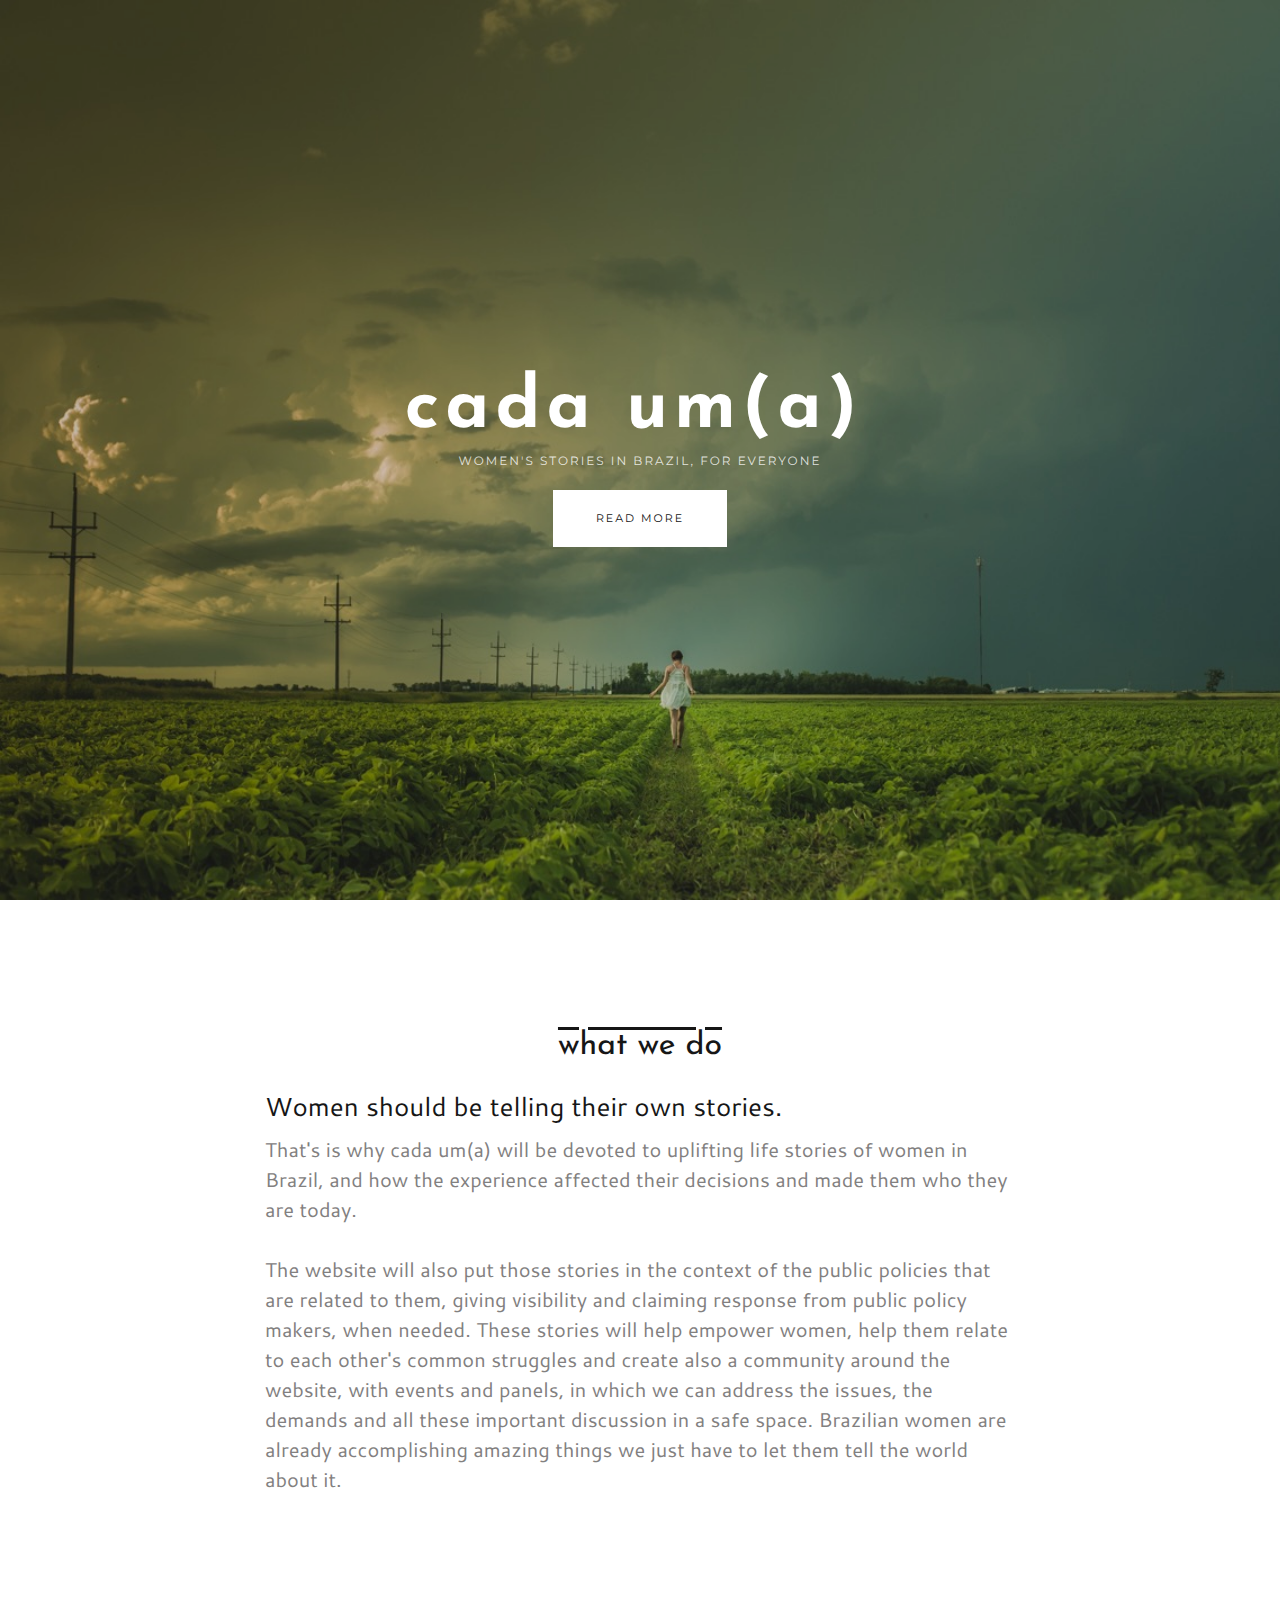
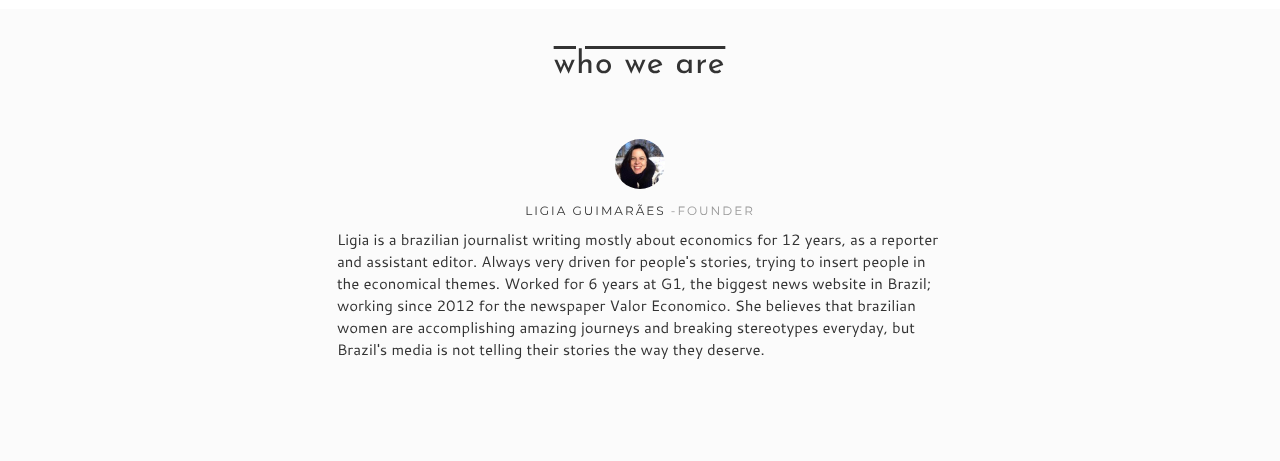
==== commit 5e5d40f3: "muda inicial pic e meta" ====
--- a/index.html
+++ b/index.html
@@ -24,7 +24,7 @@
   <!-- lightbox plugin -->
   <link rel="stylesheet" type="text/css" href="css/lightGallery.css" >
   <!-- google fonts --><link rel='stylesheet' type='text/css' href='https://fonts.googleapis.com/css?family=Josefin+Sans:400%7CMontserrat%7CCantarell%7CKarla:300,700%7COswald:300,400%7CPlayfair+Display'>
- 
+
  <!-- METADADOS DA Landing  -->
 
             <meta name='keywords' content='igualdade de gênero, direitos das mulheres, cada uma, direitos humanos, mulheres, direitos iguais'>
@@ -47,21 +47,21 @@
             <meta name='subtitle' content='Cada Uma is an inspiring website that tell stories about women in Brazil'>
             <meta name='target' content='all'>
             <meta name='HandheldFriendly' content='True'>
-            <meta name='MobileOptimized' content='320'>    
-            <meta property="og:image" content="" />
+            <meta name='MobileOptimized' content='320'>
+            <meta property="og:image" content="img/user_uploads/inicialpic.jpg" />
             <meta property="og:url" content="http://cadauma.org">
             <meta property="og:title" content="Cada Uma">
-            <meta property="og:description" content="Cada Uma is an inspiring website that tell stories about women in Brazil">  
+            <meta property="og:description" content="Cada Uma is an inspiring website that tell stories about women in Brazil">
 
- 
- 
+
+
  </head>
  <body class='omg'>
 
 <section class="omg_component color-white full-height">
 
     <div class="slideshow xs-hide-arrows full-height"><div class="slide">
-            <div class="bg-img full-height  parallax-content" style="background-image: url(&quot;https://unsplash.it/1406/788?image=874&quot;);" data-stellar-background-ratio="0.5">
+            <div class="bg-img full-height  parallax-content" style="background-image: url(img/user_uploads/inicialpic.jpg)">
                 <div class="overlay" style="background-color:rgba(0, 0, 0, 0.15)">
                     <div class="container full-height">
                         <div class="v-align full-height">
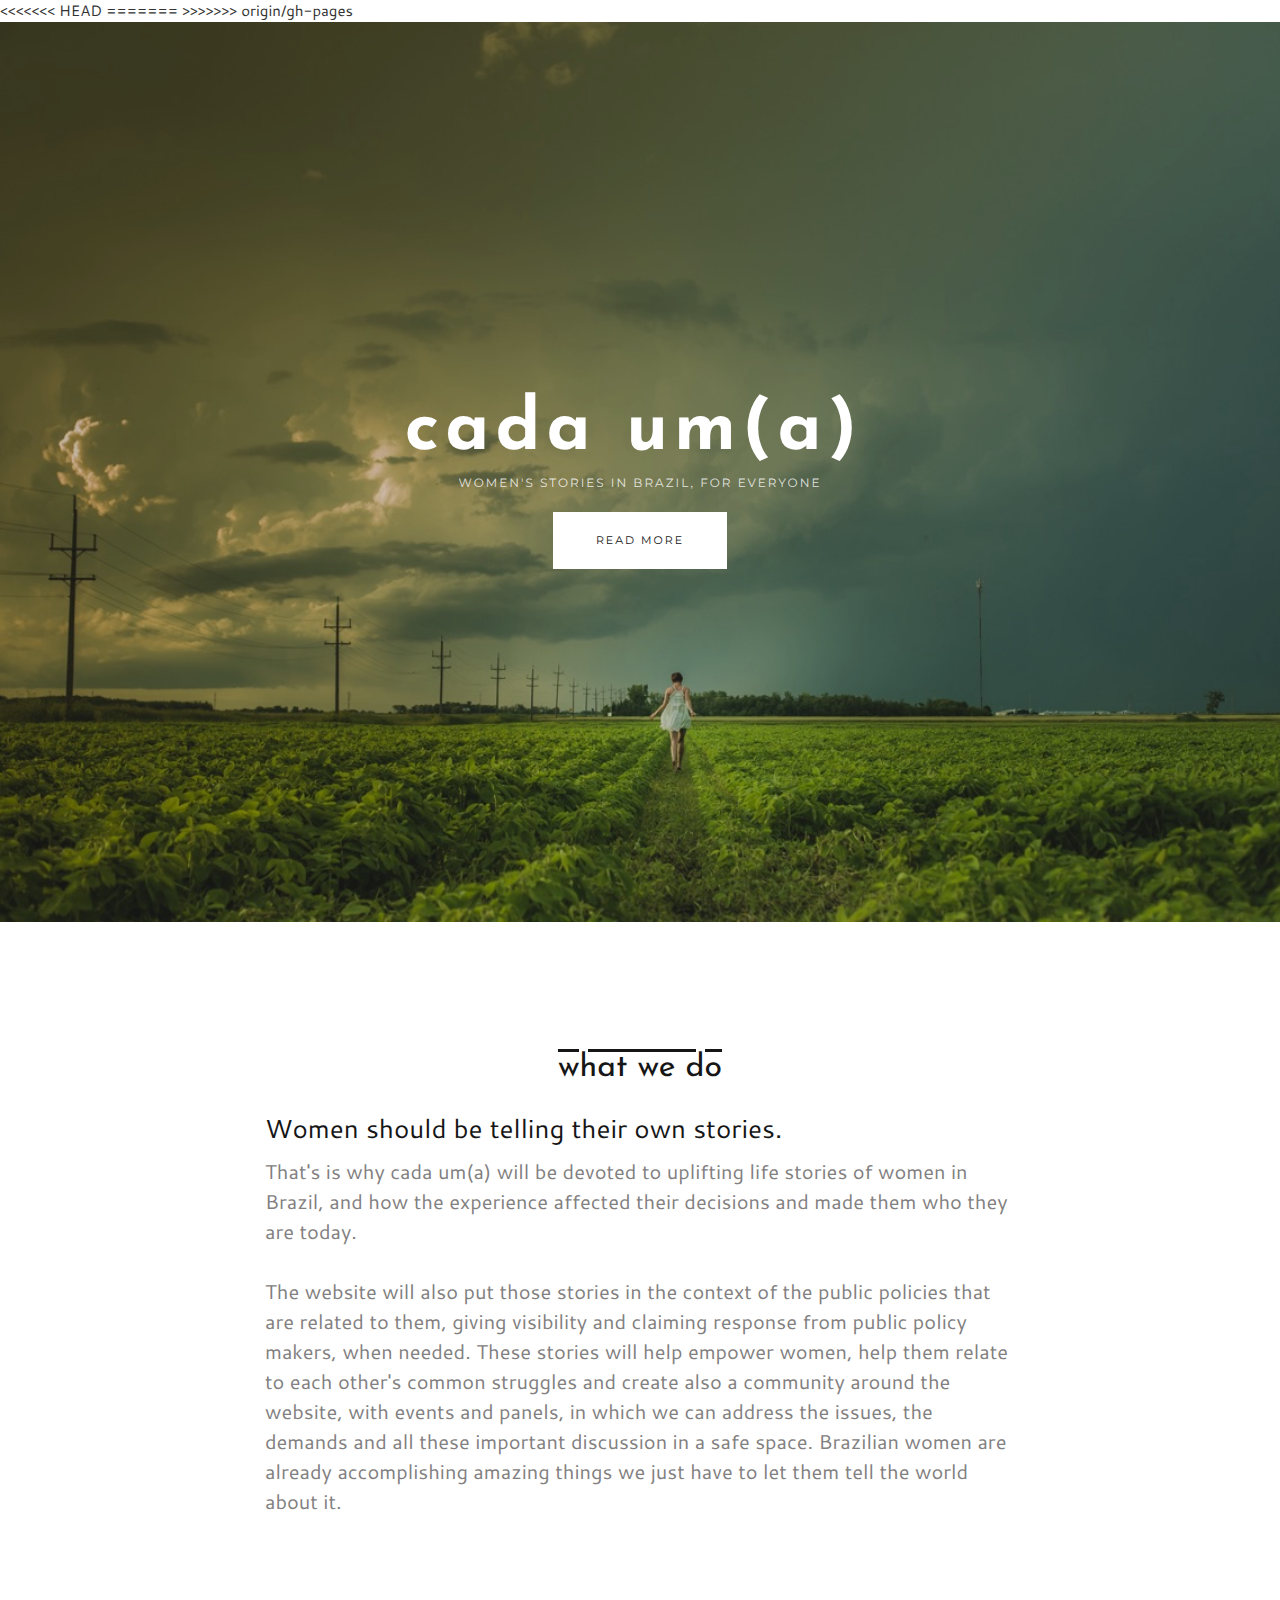
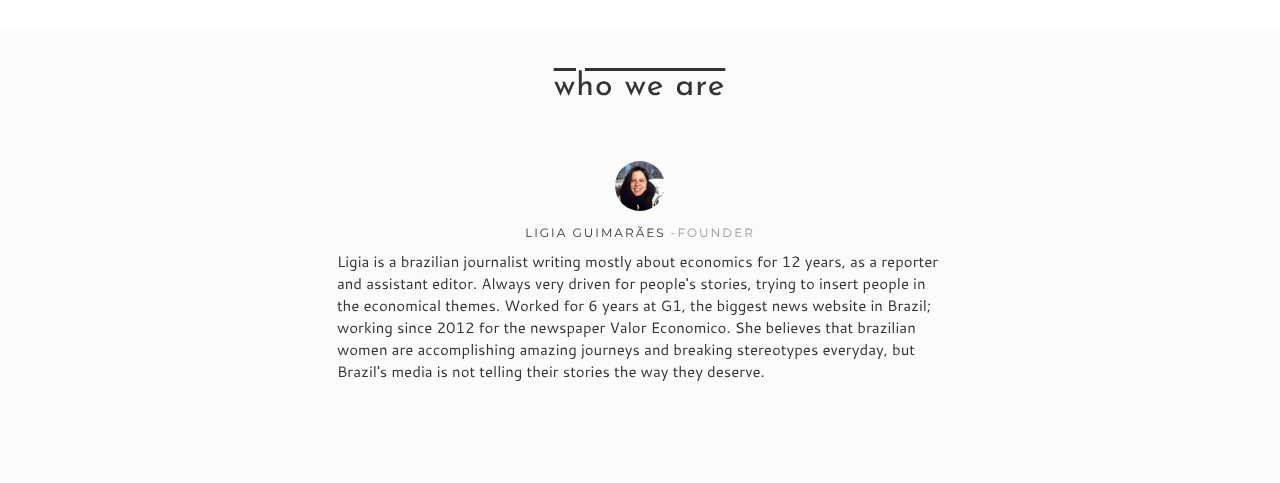
==== commit 951046a2: "Merge remote-tracking branch 'origin/gh-pages' into gh-pages" ====
--- a/index.html
+++ b/index.html
@@ -47,8 +47,13 @@
             <meta name='subtitle' content='Cada Uma is an inspiring website that tell stories about women in Brazil'>
             <meta name='target' content='all'>
             <meta name='HandheldFriendly' content='True'>
+<<<<<<< HEAD
             <meta name='MobileOptimized' content='320'>
             <meta property="og:image" content="img/user_uploads/inicialpic.jpg" />
+=======
+            <meta name='MobileOptimized' content='320'>    
+            <meta property="og:image" content="https://raw.githubusercontent.com/ligialaigous/cadauma/gh-pages/img/user_uploads/1457207768-principalsiteligia.jpeg" />
+>>>>>>> origin/gh-pages
             <meta property="og:url" content="http://cadauma.org">
             <meta property="og:title" content="Cada Uma">
             <meta property="og:description" content="Cada Uma is an inspiring website that tell stories about women in Brazil">
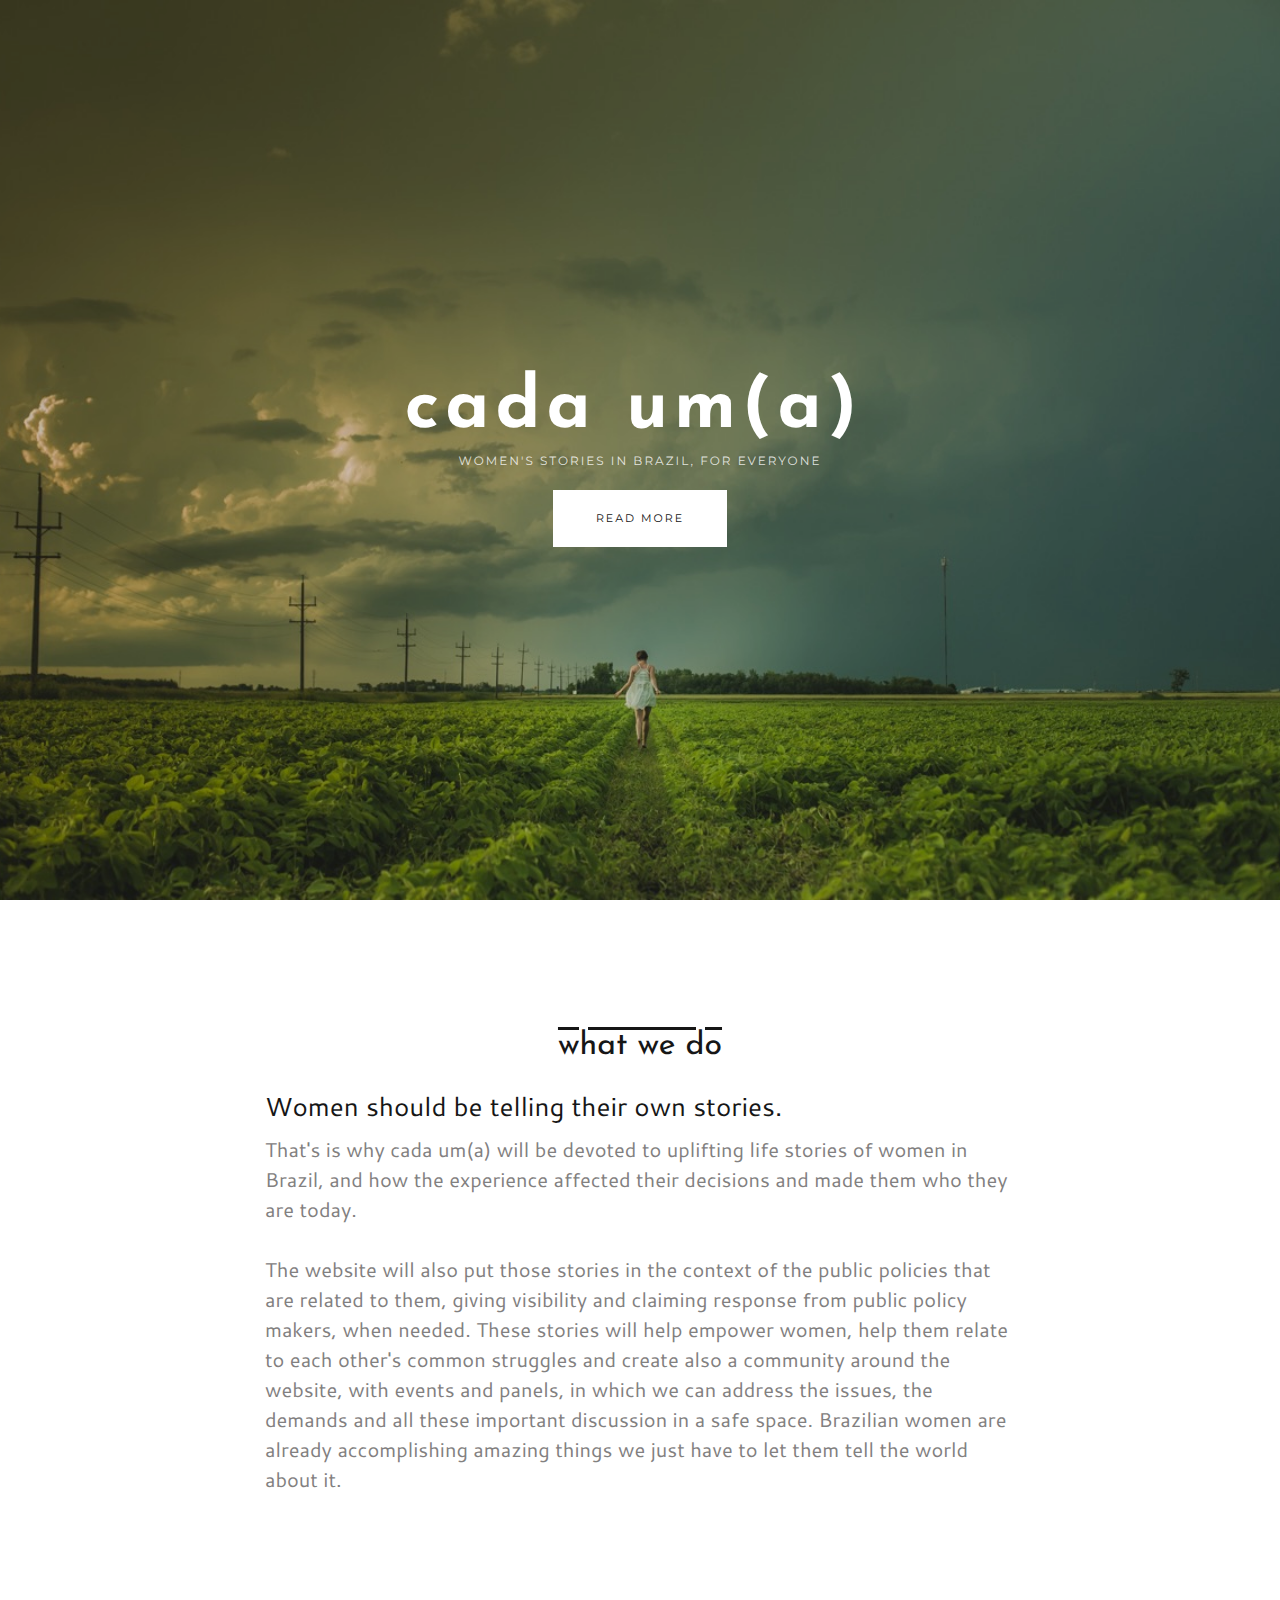
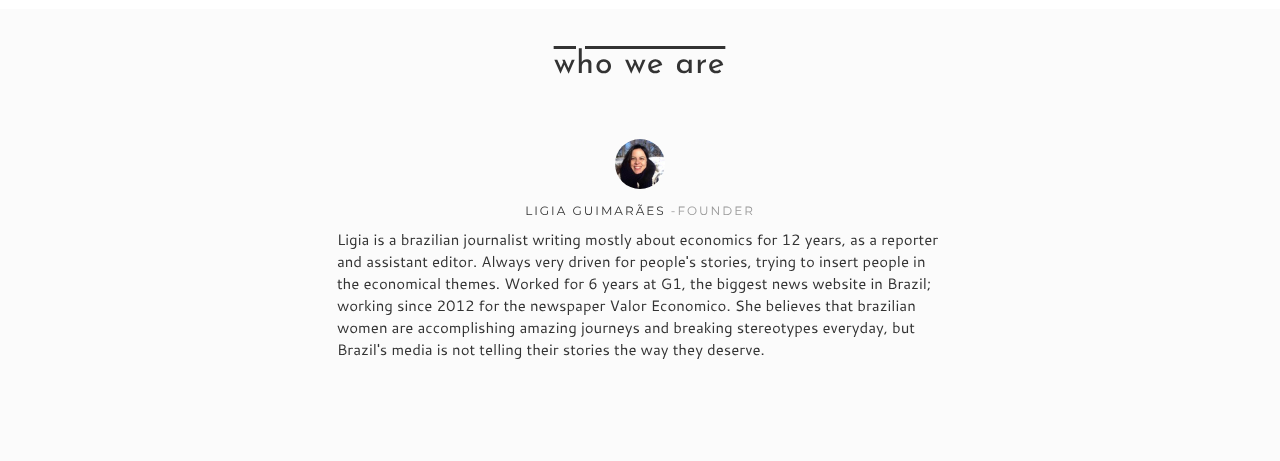
==== commit 0f01ceb0: "fix main image" ====
--- a/index.html
+++ b/index.html
@@ -47,13 +47,10 @@
             <meta name='subtitle' content='Cada Uma is an inspiring website that tell stories about women in Brazil'>
             <meta name='target' content='all'>
             <meta name='HandheldFriendly' content='True'>
-<<<<<<< HEAD
             <meta name='MobileOptimized' content='320'>
             <meta property="og:image" content="img/user_uploads/inicialpic.jpg" />
-=======
-            <meta name='MobileOptimized' content='320'>    
+            <meta name='MobileOptimized' content='320'>
             <meta property="og:image" content="https://raw.githubusercontent.com/ligialaigous/cadauma/gh-pages/img/user_uploads/1457207768-principalsiteligia.jpeg" />
->>>>>>> origin/gh-pages
             <meta property="og:url" content="http://cadauma.org">
             <meta property="og:title" content="Cada Uma">
             <meta property="og:description" content="Cada Uma is an inspiring website that tell stories about women in Brazil">
@@ -66,7 +63,7 @@
 <section class="omg_component color-white full-height">
 
     <div class="slideshow xs-hide-arrows full-height"><div class="slide">
-            <div class="bg-img full-height  parallax-content" style="background-image: url(img/user_uploads/inicialpic.jpg)">
+            <div class="bg-img full-height" style="background-image: url(img/user_uploads/inicialpic.jpg); background-attachment: cover;">
                 <div class="overlay" style="background-color:rgba(0, 0, 0, 0.15)">
                     <div class="container full-height">
                         <div class="v-align full-height">
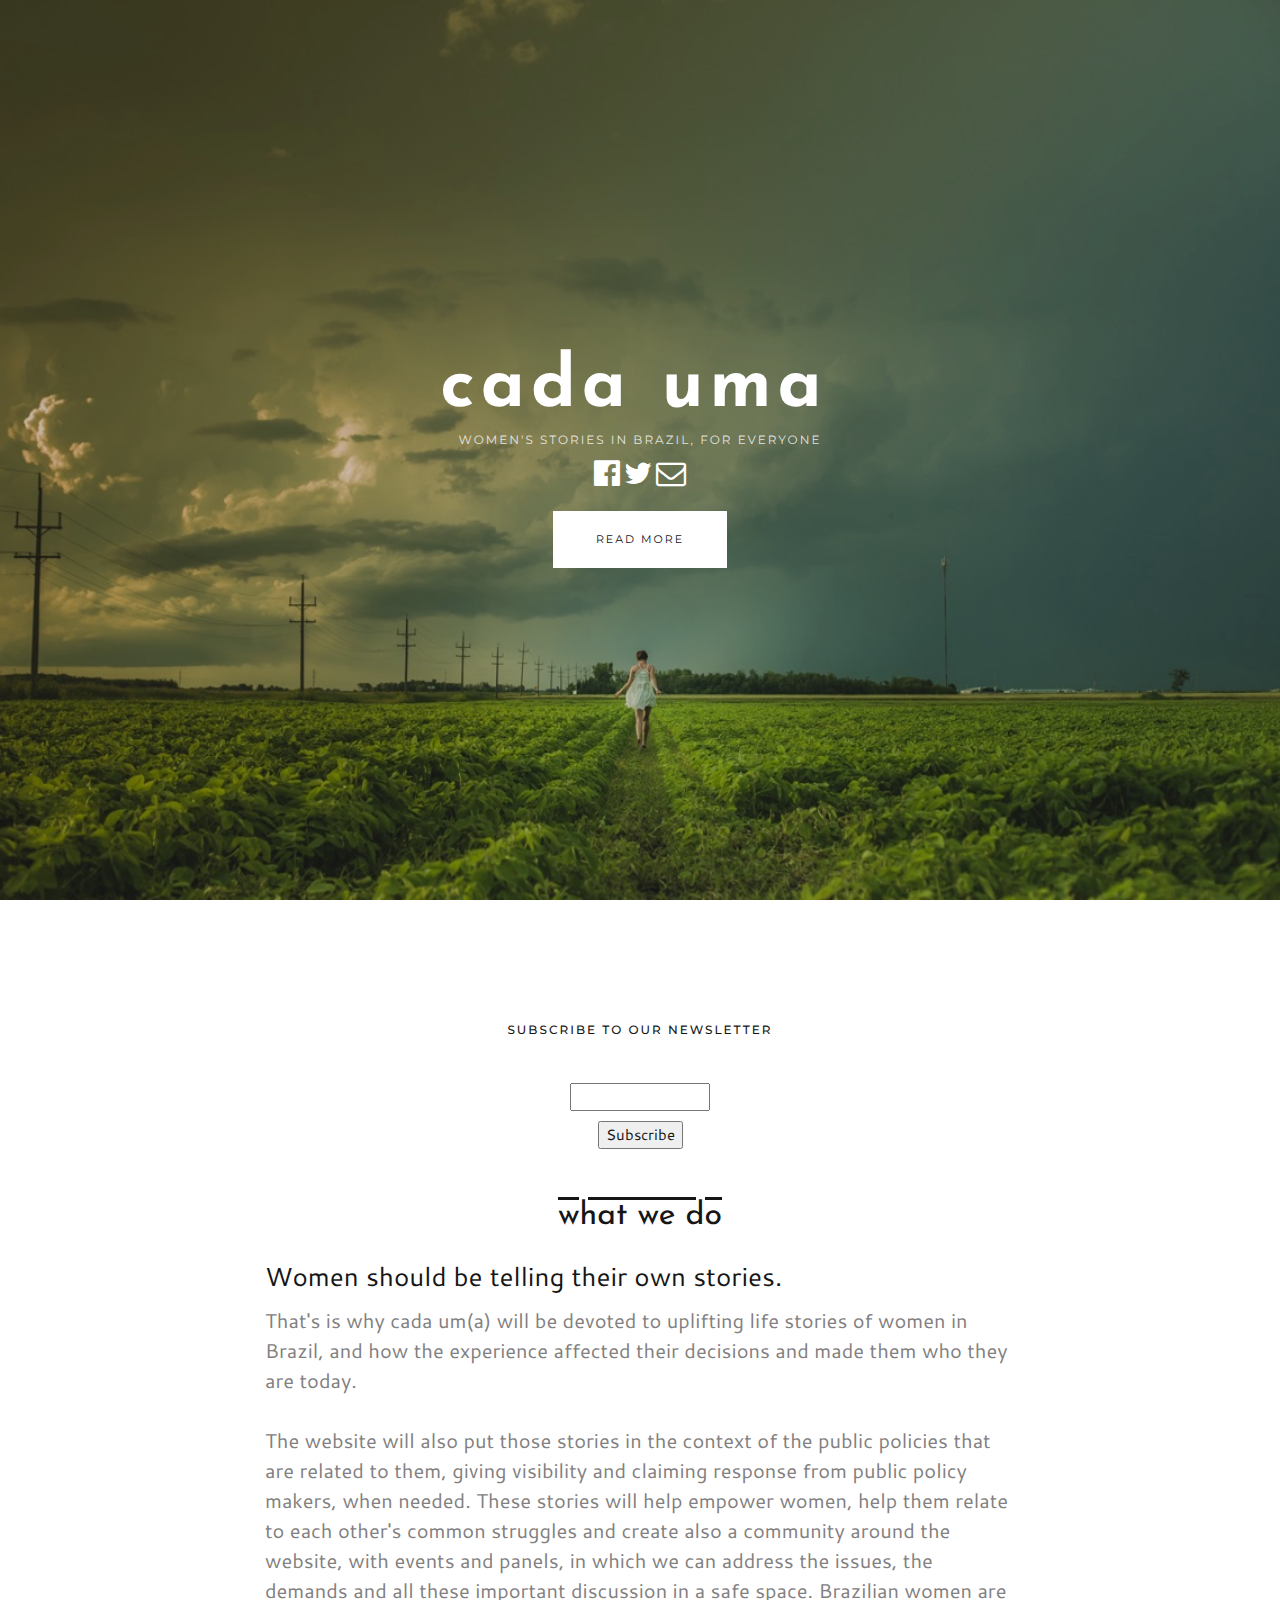
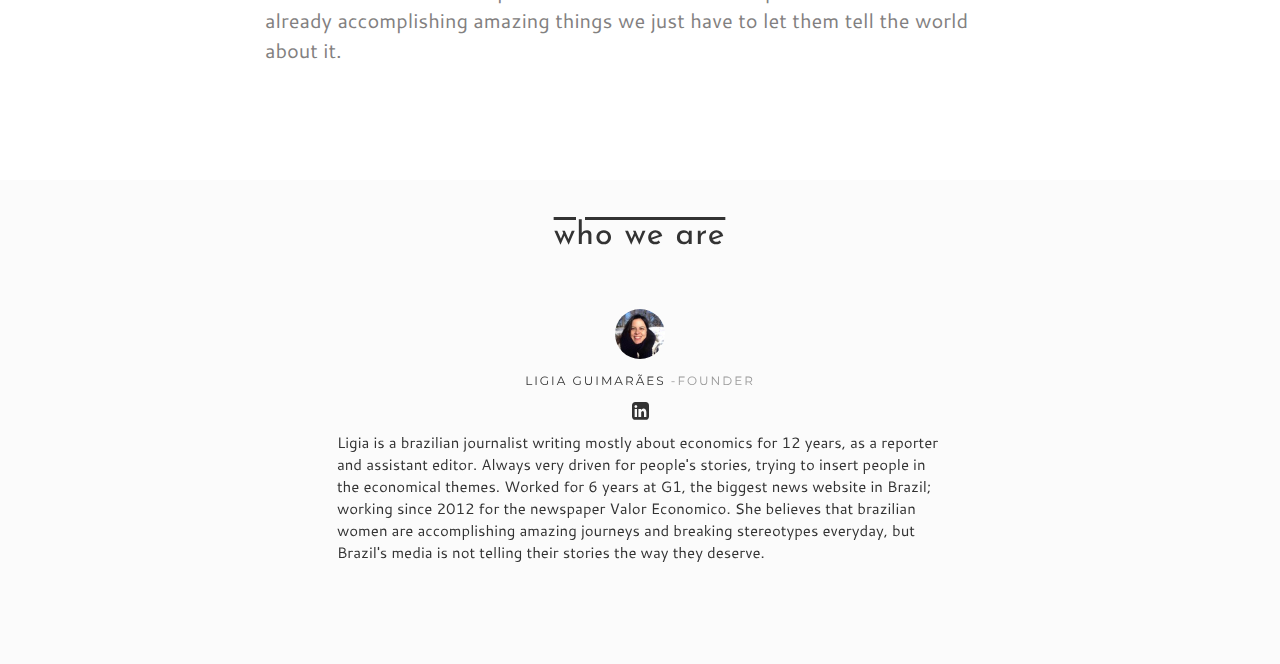
==== commit 5d249e2a: "add newsletter, social links" ====
--- a/index.html
+++ b/index.html
@@ -4,7 +4,7 @@
 	<meta charset="utf-8">
   <meta content="IE=edge,chrome=1" http-equiv="X-UA-Compatible">
   <meta content="width=device-width, initial-scale=1, maximum-scale=1, user-scalable=0" name="viewport">
-  <title>Your title</title>
+  <title>Cada Uma</title>
   <!-- bootstrap css placed in /bootstrap folder -->
   <link rel="stylesheet" type="text/css" href="bootstrap/css/bootstrap.min.css" >
   <!-- animate.css for wow.js fonts -->
@@ -23,8 +23,10 @@
   <link rel="stylesheet" type="text/css" href="fonts/ionicons.css" >
   <!-- lightbox plugin -->
   <link rel="stylesheet" type="text/css" href="css/lightGallery.css" >
-  <!-- google fonts --><link rel='stylesheet' type='text/css' href='https://fonts.googleapis.com/css?family=Josefin+Sans:400%7CMontserrat%7CCantarell%7CKarla:300,700%7COswald:300,400%7CPlayfair+Display'>
+  <!-- google fonts -->
+	<link rel='stylesheet' type='text/css' href='https://fonts.googleapis.com/css?family=Josefin+Sans:400%7CMontserrat%7CCantarell%7CKarla:300,700%7COswald:300,400%7CPlayfair+Display'>
 
+	<link rel="stylesheet" href="https://maxcdn.bootstrapcdn.com/font-awesome/4.5.0/css/font-awesome.min.css">
  <!-- METADADOS DA Landing  -->
 
             <meta name='keywords' content='igualdade de gênero, direitos das mulheres, cada uma, direitos humanos, mulheres, direitos iguais'>
@@ -70,9 +72,14 @@
                             <div class="h-align">
                                 <div class="row text-center">
                                     <h1 class="big col-xs-12 title line-height-1 letter-spacing-6 wow animated uppercase fadeIn animated" style="visibility: visible; animation-name: fadeIn; font-weight: 700; font-family: 'Josefin Sans'; text-transform: lowercase;">
-                              						cada um(a)</h1>
+                              						cada uma</h1>
                                     <p class="col-xs-12 hero-subtitle color-primary wow animated fadeIn animated" style="visibility: visible; animation-name: fadeIn;">
                                         women's stories in brazil, for everyone</p>
+																				<p>
+																					<a href="https://www.facebook.com/leiacadauma" target="_blank"><i class="fa fa-facebook-official fa-2x"></i></a>
+																					<a href="https://twitter.com/laigous" target="_blank"><i class="fa fa-twitter fa-2x"></i></a>
+																					<a href="mailto:leiacadauma@gmail.com"> <i class="fa fa-envelope-o fa-2x"></i></a>
+																				</p>
                                     <p class="text-sm col-xs-12  wow animated fadeIn animated" style="visibility: visible; animation-name: fadeIn;"></p>
                                     <div class="col-xs-12">
                                         <a href="https://medium.com/journalism-innovation/brazilian-women-have-amazing-life-stories-and-we-should-be-telling-them-b2362ad0570d#.ykqmibkj3" class="btn btn-white uppercase btn-lg wow animated fadeIn animated" target="_blank" style="visibility: visible; animation-name: fadeIn;">
@@ -104,7 +111,11 @@
 <section class="omg_component" style="position: relative; z-index: 0;">
 <div class="bg-color bg-white padd-top-2x padd-bottom-2x">
 	<div class="container">
-	<div class="row">
+	<div class="row" style="text-align:center;">
+		<h3 class="hero-subtitle name">Subscribe to our newsletter</h3>
+
+<form style="border:0px solid #ccc;padding:3px;text-align:center;" action="https://tinyletter.com/cadauma" method="post" target="popupwindow" onsubmit="window.open('https://tinyletter.com/cadauma', 'popupwindow', 'scrollbars=yes,width=800,height=600');return true"><p><label for="tlemail"></label></p><p><input type="text" style="width:140px" name="email" id="tlemail" /></p><input type="hidden" value="1" name="embed"/><input type="submit" value="Subscribe" /></form>
+<br />
 	<div class="col-md-8 col-md-offset-2 col-sm-10 col-sm-offset-1 text-center">
 		<h3 class="title line-height-3" style="text-align: center; text-decoration: overline;">what we do</h3><h3 class="title line-height-3" style="text-align: left; font-family: Cantarell; font-size: 26px;">Women should be telling their own stories.&nbsp;</h3>
 		<p class="text-sm line-height-4 color-primary" style="font-family: Cantarell; font-size: 20px; text-align: left;">That's is why cada um(a) will be devoted to uplifting life stories of women in Brazil, and how the experience affected their decisions and made them who they are today.<br><br>The website will also put those stories in the context of the public policies that are related to them, giving visibility and claiming response from public policy makers, when needed. These stories will help empower women, help them relate to each other's common struggles and create also a community around the website, with events and panels, in which we can address the issues, the demands and all these important discussion in a safe space. Brazilian women are already accomplishing amazing things we just have to let them tell the world about it.</p>
@@ -126,7 +137,9 @@
                                      <img alt="image" src="img/user_uploads/1457210946-ligiaprofilepic.jpg" class="img-circle"></div>
                                     <div class="col-md-12">
                                         <p class="hero-subtitle name">Ligia Guimarães <span class="color-primary">-founder</span></p>
-
+																				<p>
+																					<a href="https://www.linkedin.com/in/ligia-guimar%C3%A3es-89737678" target="_blank"><i class="fa fa-linkedin-square fa-lg"></i></a>
+																				</p>
                                     </div>
                                   </div>
                                 <p class="say  inner" style="text-decoration: none; text-align: left;">Ligia is a brazilian journalist writing mostly about economics for 12 years, as a reporter and assistant editor. Always very driven for people's stories, trying to insert people in the economical themes. Worked for 6 years at G1, the biggest news website in Brazil; working since 2012 for the newspaper Valor Economico. She believes that brazilian women are accomplishing amazing journeys and breaking stereotypes everyday, but Brazil's media is not telling their stories the way they deserve.<br></p>
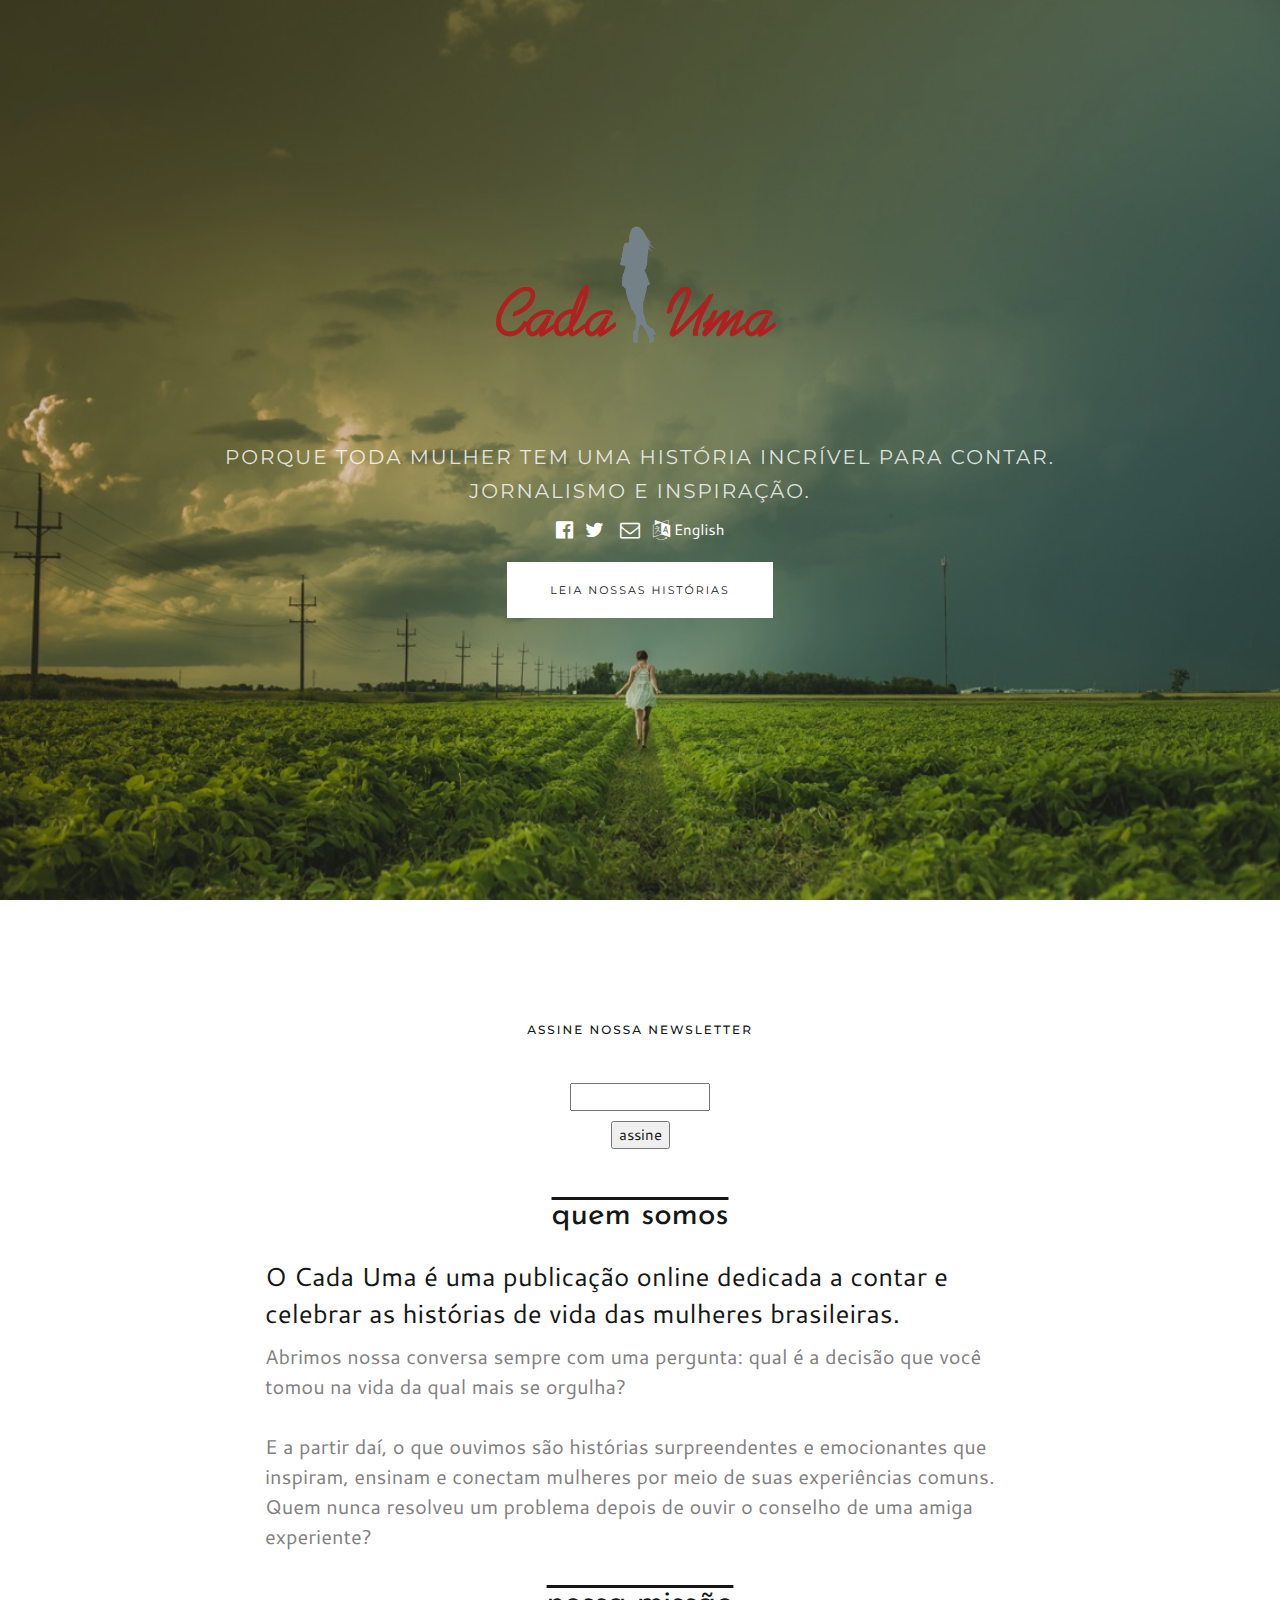
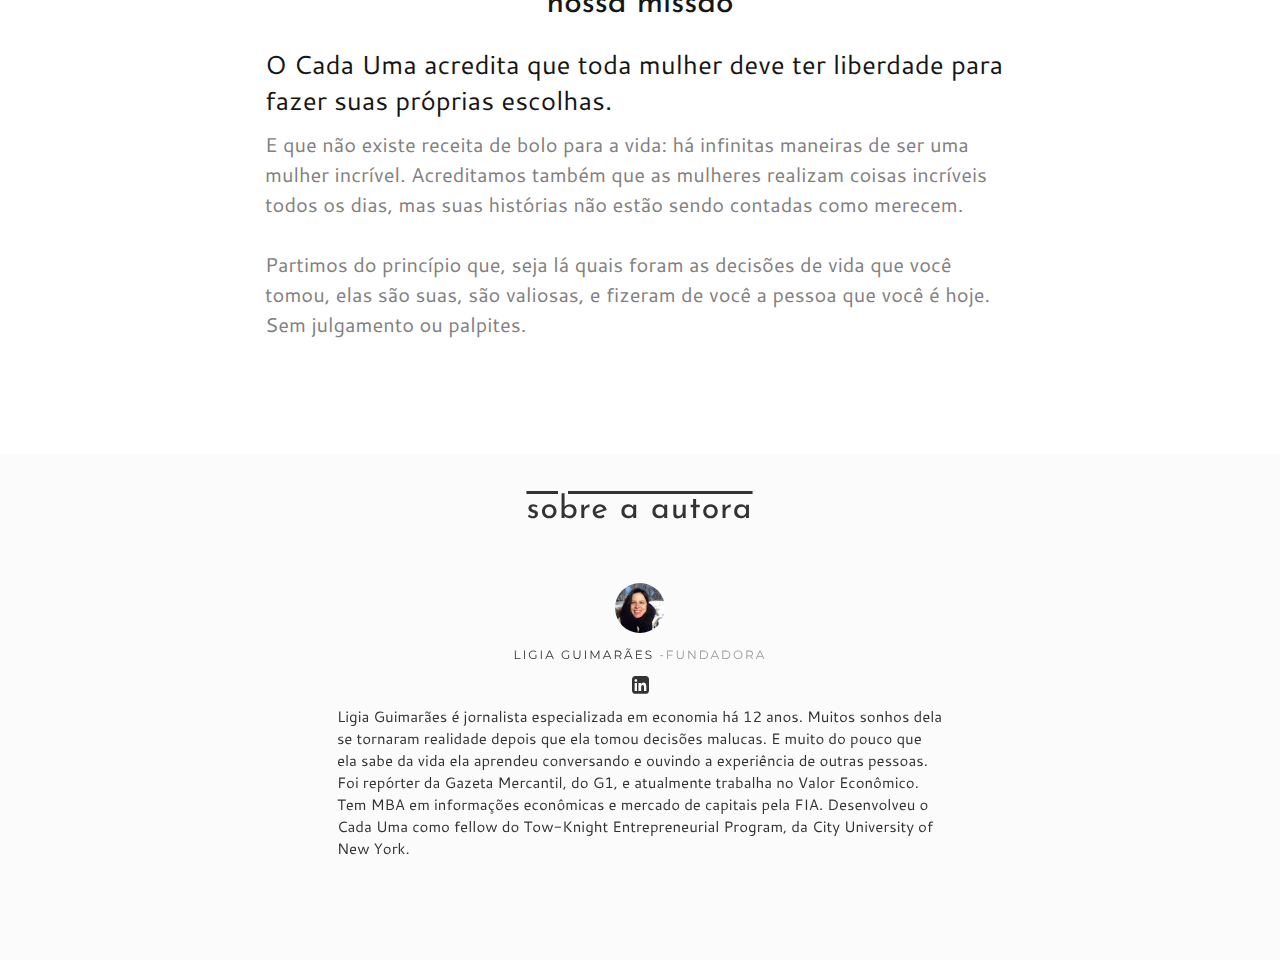
==== commit ab97d7c6: "en/pt button" ====
--- a/index.html
+++ b/index.html
@@ -30,7 +30,7 @@
  <!-- METADADOS DA Landing  -->
 
             <meta name='keywords' content='igualdade de gênero, direitos das mulheres, cada uma, direitos humanos, mulheres, direitos iguais'>
-            <meta name='description' content='Cada Uma is an inspiring website that tell stories about women in Brazil'>
+            <meta name='description' content='O Cada Uma é uma publicação online dedicada a contar e celebrar as histórias de vida das mulheres brasileiras.'>
             <meta name='subject' content='direitos humanos'>
             <meta name='copyright' content='www.cadauma.org'>
             <meta name='language' content='PT'>
@@ -46,7 +46,7 @@
             <meta name='coverage' content='Brasil'>
             <meta name='distribution' content='Global'>
             <meta name='rating' content='General'>
-            <meta name='subtitle' content='Cada Uma is an inspiring website that tell stories about women in Brazil'>
+            <meta name='subtitle' content='Porque toda mulher tem uma história incrível para contar. Jornalismo e inspiração.'>
             <meta name='target' content='all'>
             <meta name='HandheldFriendly' content='True'>
             <meta name='MobileOptimized' content='320'>
@@ -55,7 +55,7 @@
             <meta property="og:image" content="https://raw.githubusercontent.com/ligialaigous/cadauma/gh-pages/img/user_uploads/1457207768-principalsiteligia.jpeg" />
             <meta property="og:url" content="http://cadauma.org">
             <meta property="og:title" content="Cada Uma">
-            <meta property="og:description" content="Cada Uma is an inspiring website that tell stories about women in Brazil">
+            <meta property="og:description" content="Porque toda mulher tem uma história incrível para contar. Jornalismo e inspiração.">
 
 
 
@@ -65,33 +65,34 @@
 <section class="omg_component color-white full-height">
 
     <div class="slideshow xs-hide-arrows full-height"><div class="slide">
-            <div class="bg-img full-height" style="background-image: url(img/user_uploads/inicialpic.jpg); background-attachment: cover;">
-                <div class="overlay" style="background-color:rgba(0, 0, 0, 0.15)">
-                    <div class="container full-height">
-                        <div class="v-align full-height">
-                            <div class="h-align">
-                                <div class="row text-center">
-                                    <h1 class="big col-xs-12 title line-height-1 letter-spacing-6 wow animated uppercase fadeIn animated" style="visibility: visible; animation-name: fadeIn; font-weight: 700; font-family: 'Josefin Sans'; text-transform: lowercase;">
-                              						cada uma</h1>
-                                    <p class="col-xs-12 hero-subtitle color-primary wow animated fadeIn animated" style="visibility: visible; animation-name: fadeIn;">
-                                        women's stories in brazil, for everyone</p>
-																				<p>
-																					<a href="https://www.facebook.com/leiacadauma" target="_blank"><i class="fa fa-facebook-official fa-2x"></i></a>
-																					<a href="https://twitter.com/laigous" target="_blank"><i class="fa fa-twitter fa-2x"></i></a>
-																					<a href="mailto:leiacadauma@gmail.com"> <i class="fa fa-envelope-o fa-2x"></i></a>
-																				</p>
-                                    <p class="text-sm col-xs-12  wow animated fadeIn animated" style="visibility: visible; animation-name: fadeIn;"></p>
-                                    <div class="col-xs-12">
-                                        <a href="https://medium.com/journalism-innovation/brazilian-women-have-amazing-life-stories-and-we-should-be-telling-them-b2362ad0570d#.ykqmibkj3" class="btn btn-white uppercase btn-lg wow animated fadeIn animated" target="_blank" style="visibility: visible; animation-name: fadeIn;">
-                                  						read more</a>
-                                    </div>
+        <div class="bg-img full-height" style="background-image: url(img/user_uploads/inicialpic.jpg); background-attachment: cover;">
+            <div class="overlay" style="background-color:rgba(0, 0, 0, .1)">
+                <div class="container full-height">
+                    <div class="v-align full-height">
+                        <div class="h-align">
+                            <div class="row text-center">
+
+                          					<img src="img/logo.png" alt="logo" width="500px" style="margin-top:-130px;" />
+                                <p class="col-xs-12 hero-subtitle color-primary wow animated fadeIn animated" style="visibility: visible; animation-name: fadeIn; line-height: 1.7em;font-size: 20px;">
+                                    Porque toda mulher tem uma história incrível para contar.<br /> Jornalismo e inspiração.</p>
+																		<p>
+																			<a href="https://www.facebook.com/leiacadauma" target="_blank"><i class="fa fa-facebook-official fa-lg"></i></a>
+																			&nbsp;&nbsp;<a href="https://twitter.com/laigous" target="_blank"><i class="fa fa-twitter fa-lg"></i></a>
+																			&nbsp;&nbsp;<a href="mailto:leiacadauma@gmail.com"> <i class="fa fa-envelope-o fa-lg"></i></a>
+																			&nbsp;&nbsp;<a href="en.html"><i class="fa fa-language fa-lg" aria-hidden="true"></i> English</a>
+																		</p>
+                                <p class="text-sm col-xs-12  wow animated fadeIn animated" style="visibility: visible; animation-name: fadeIn;"></p>
+                                <div class="col-xs-12">
+                                    <a href="https://medium.com/cada-uma" class="btn btn-white uppercase btn-lg wow animated fadeIn animated" target="_blank" style="visibility: visible; animation-name: fadeIn;">
+                              						leia nossas histórias</a>
                                 </div>
+                            </div>
 
 
-                            </div>
                         </div>
+                    </div>
 
-                    </div>
+                </div>
                     <div class="absolute-bottom z-5 video-fill-icon color-white">
                         <div class="  xs-text-center text-left v-align-flex-column">
                             <div>
@@ -112,13 +113,24 @@
 <div class="bg-color bg-white padd-top-2x padd-bottom-2x">
 	<div class="container">
 	<div class="row" style="text-align:center;">
-		<h3 class="hero-subtitle name">Subscribe to our newsletter</h3>
+		<h3 class="hero-subtitle name">Assine nossa newsletter</h3>
 
-<form style="border:0px solid #ccc;padding:3px;text-align:center;" action="https://tinyletter.com/cadauma" method="post" target="popupwindow" onsubmit="window.open('https://tinyletter.com/cadauma', 'popupwindow', 'scrollbars=yes,width=800,height=600');return true"><p><label for="tlemail"></label></p><p><input type="text" style="width:140px" name="email" id="tlemail" /></p><input type="hidden" value="1" name="embed"/><input type="submit" value="Subscribe" /></form>
+<form style="border:0px solid #ccc;padding:3px;text-align:center;" action="https://tinyletter.com/cadauma" method="post" target="popupwindow" onsubmit="window.open('https://tinyletter.com/cadauma', 'popupwindow', 'scrollbars=yes,width=800,height=600');return true"><p><label for="tlemail"></label></p><p><input type="text" style="width:140px" name="email" id="tlemail" /></p><input type="hidden" value="1" name="embed"/><input type="submit" value="assine" /></form>
 <br />
 	<div class="col-md-8 col-md-offset-2 col-sm-10 col-sm-offset-1 text-center">
-		<h3 class="title line-height-3" style="text-align: center; text-decoration: overline;">what we do</h3><h3 class="title line-height-3" style="text-align: left; font-family: Cantarell; font-size: 26px;">Women should be telling their own stories.&nbsp;</h3>
-		<p class="text-sm line-height-4 color-primary" style="font-family: Cantarell; font-size: 20px; text-align: left;">That's is why cada um(a) will be devoted to uplifting life stories of women in Brazil, and how the experience affected their decisions and made them who they are today.<br><br>The website will also put those stories in the context of the public policies that are related to them, giving visibility and claiming response from public policy makers, when needed. These stories will help empower women, help them relate to each other's common struggles and create also a community around the website, with events and panels, in which we can address the issues, the demands and all these important discussion in a safe space. Brazilian women are already accomplishing amazing things we just have to let them tell the world about it.</p>
+		<h3 class="title line-height-3" style="text-align: center; text-decoration: overline;">quem somos</h3><h3 class="title line-height-3" style="text-align: left; font-family: Cantarell; font-size: 26px;">O Cada Uma é uma publicação online dedicada a contar e celebrar as histórias de vida das mulheres brasileiras.&nbsp;</h3>
+		<p class="text-sm line-height-4 color-primary" style="font-family: Cantarell; font-size: 20px; text-align: left;">
+			Abrimos nossa conversa sempre com uma pergunta: qual é a decisão que você tomou na vida da qual mais se orgulha?
+			<br><br>E a partir daí, o que ouvimos são histórias surpreendentes e emocionantes que inspiram, ensinam e conectam mulheres por meio de suas experiências comuns.
+			Quem nunca resolveu um problema depois de ouvir o conselho de uma amiga experiente?</p>
+	</div>
+	<div class="col-md-8 col-md-offset-2 col-sm-10 col-sm-offset-1 text-center">
+		<h3 class="title line-height-3" style="text-align: center; text-decoration: overline;">nossa missão</h3><h3 class="title line-height-3" style="text-align: left; font-family: Cantarell; font-size: 26px;">O Cada Uma acredita que toda mulher deve ter liberdade para fazer suas próprias escolhas.&nbsp;</h3>
+		<p class="text-sm line-height-4 color-primary" style="font-family: Cantarell; font-size: 20px; text-align: left;">
+			E que não existe receita de bolo para a vida: há infinitas maneiras de ser uma mulher incrível.
+			Acreditamos também que as mulheres realizam coisas incríveis todos os dias, mas suas histórias não estão sendo contadas como merecem.
+			<br><br>Partimos do princípio que, seja lá quais foram as decisões de vida que você tomou, elas são suas,
+			são valiosas, e fizeram de você a pessoa que você é hoje. Sem julgamento ou palpites.</p>
 	</div>
 	</div>
 	</div>
@@ -129,20 +141,26 @@
     <div class="inner">
                 <div class="slideshow dark-control"><div class="slide">
                     <div class="container-fluid padd-bottom-xs">
-                <h4 class="padd-bottom-xs  padd-top-xs text-center title uppercase letter-spacing-1" style="font-family: 'Josefin Sans'; font-size: 32px; text-align: center; text-transform: lowercase; text-decoration: overline;">Who we are</h4>
+                <h4 class="padd-bottom-xs  padd-top-xs text-center title uppercase letter-spacing-1" style="font-family: 'Josefin Sans'; font-size: 32px; text-align: center; text-transform: lowercase; text-decoration: overline;">sobre a autora</h4>
                         <div class="row">
                             <div class="col-md-12 text-center padd-bottom-md">
                                  <div class=" padd-bottom-xs padd-top-xxs">
                                     <div class="col-md-12 padd-bottom-xxs">
                                      <img alt="image" src="img/user_uploads/1457210946-ligiaprofilepic.jpg" class="img-circle"></div>
                                     <div class="col-md-12">
-                                        <p class="hero-subtitle name">Ligia Guimarães <span class="color-primary">-founder</span></p>
+                                        <p class="hero-subtitle name">Ligia Guimarães <span class="color-primary">-fundadora</span></p>
 																				<p>
 																					<a href="https://www.linkedin.com/in/ligia-guimar%C3%A3es-89737678" target="_blank"><i class="fa fa-linkedin-square fa-lg"></i></a>
 																				</p>
                                     </div>
                                   </div>
-                                <p class="say  inner" style="text-decoration: none; text-align: left;">Ligia is a brazilian journalist writing mostly about economics for 12 years, as a reporter and assistant editor. Always very driven for people's stories, trying to insert people in the economical themes. Worked for 6 years at G1, the biggest news website in Brazil; working since 2012 for the newspaper Valor Economico. She believes that brazilian women are accomplishing amazing journeys and breaking stereotypes everyday, but Brazil's media is not telling their stories the way they deserve.<br></p>
+                                <p class="say  inner" style="text-decoration: none; text-align: left;">
+																	Ligia Guimarães é jornalista especializada em economia há 12 anos.
+																	Muitos sonhos dela se tornaram realidade depois que ela tomou decisões malucas.
+																	E muito do pouco que ela sabe da vida ela aprendeu conversando e ouvindo a experiência de outras pessoas.
+																	Foi repórter da Gazeta Mercantil, do G1, e atualmente trabalha no Valor Econômico.
+																	Tem MBA em informações econômicas e mercado de capitais pela FIA.
+																	Desenvolveu o Cada Uma como fellow do Tow-Knight Entrepreneurial Program, da City University of New York.<br></p>
 
                             </div>
                         </div>
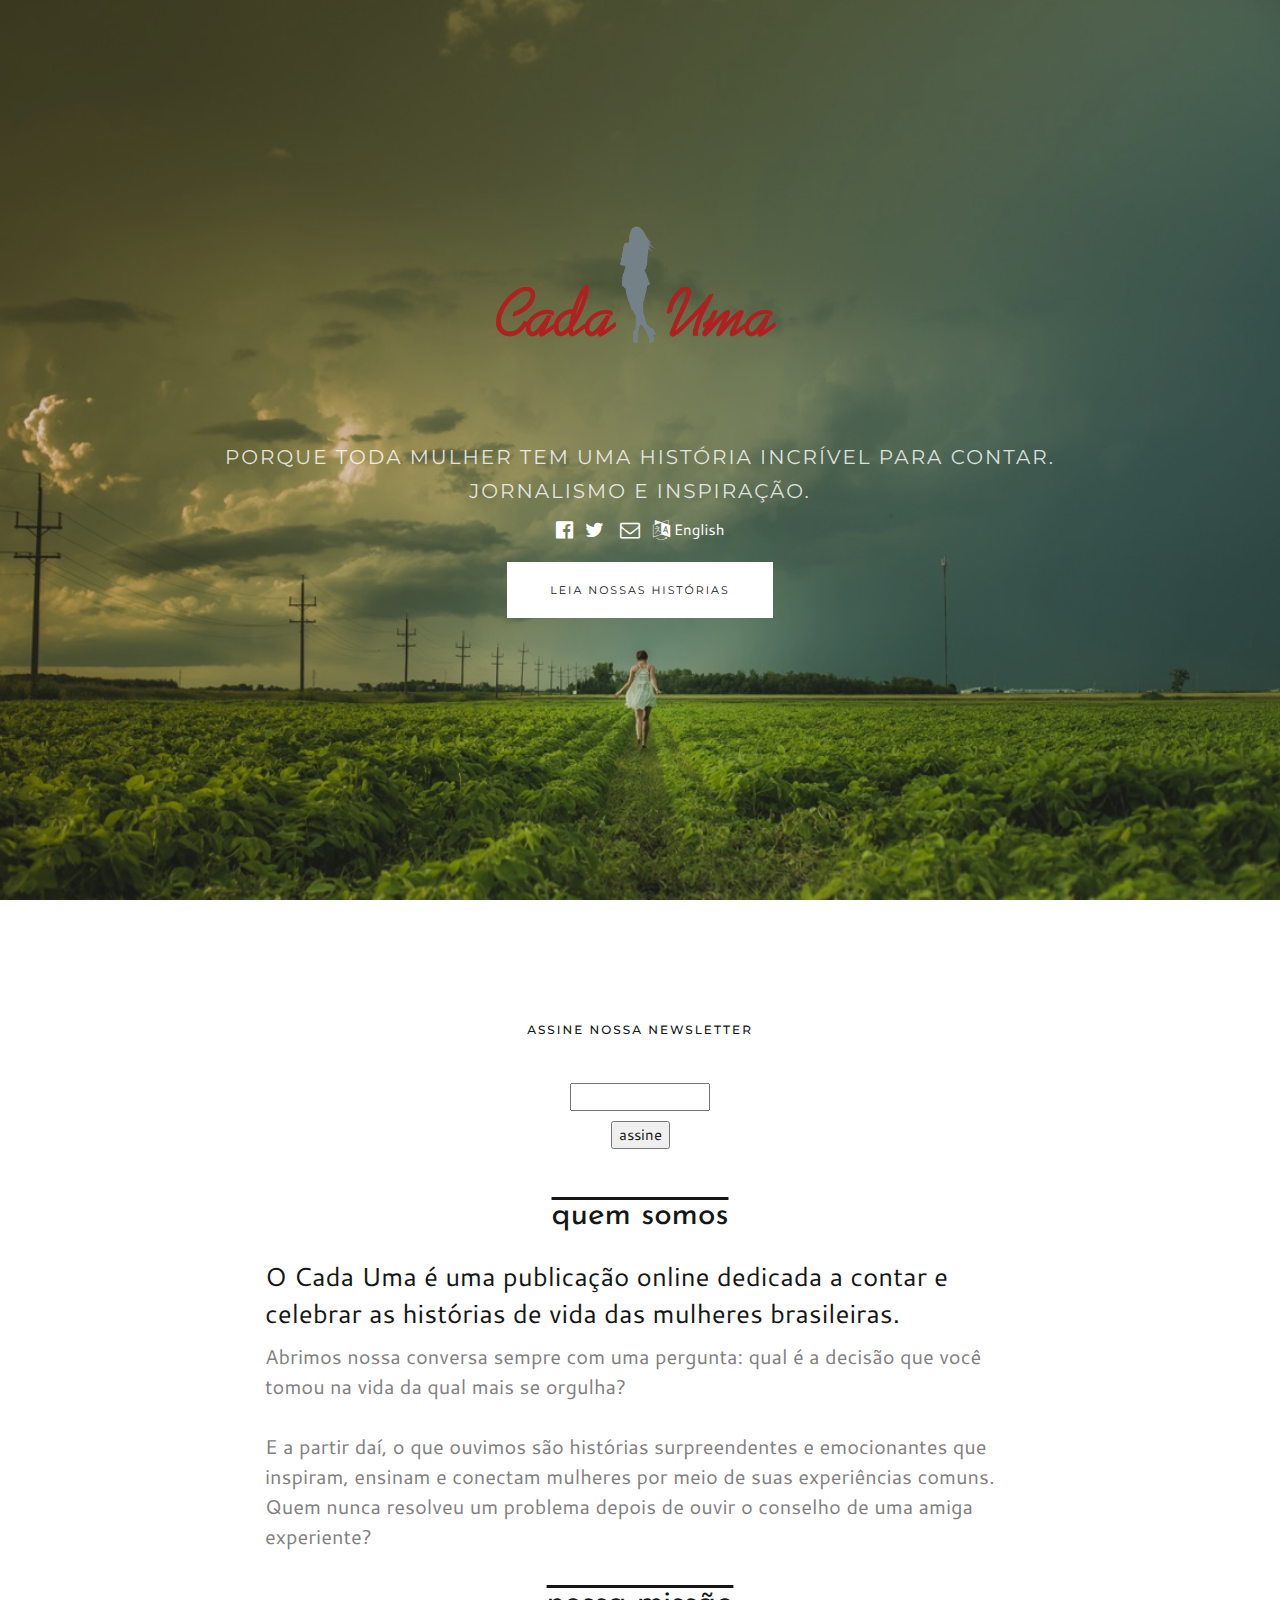
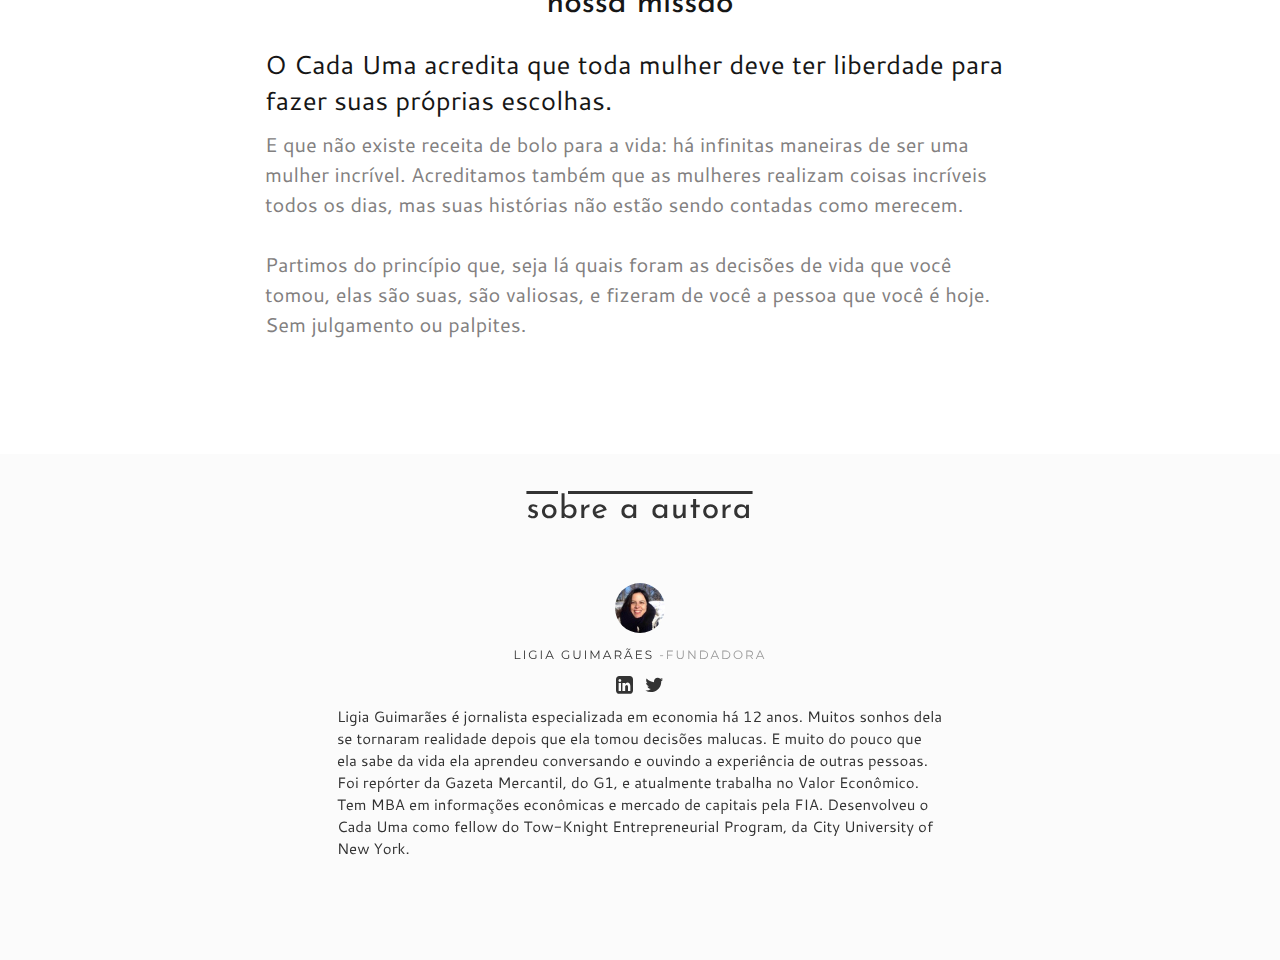
==== commit 8e9342b9: "fix social media links" ====
--- a/index.html
+++ b/index.html
@@ -77,7 +77,7 @@
                                     Porque toda mulher tem uma história incrível para contar.<br /> Jornalismo e inspiração.</p>
 																		<p>
 																			<a href="https://www.facebook.com/leiacadauma" target="_blank"><i class="fa fa-facebook-official fa-lg"></i></a>
-																			&nbsp;&nbsp;<a href="https://twitter.com/laigous" target="_blank"><i class="fa fa-twitter fa-lg"></i></a>
+																			&nbsp;&nbsp;<a href="https://twitter.com/Leiacadauma" target="_blank"><i class="fa fa-twitter fa-lg"></i></a>
 																			&nbsp;&nbsp;<a href="mailto:leiacadauma@gmail.com"> <i class="fa fa-envelope-o fa-lg"></i></a>
 																			&nbsp;&nbsp;<a href="en.html"><i class="fa fa-language fa-lg" aria-hidden="true"></i> English</a>
 																		</p>
@@ -151,6 +151,7 @@
                                         <p class="hero-subtitle name">Ligia Guimarães <span class="color-primary">-fundadora</span></p>
 																				<p>
 																					<a href="https://www.linkedin.com/in/ligia-guimar%C3%A3es-89737678" target="_blank"><i class="fa fa-linkedin-square fa-lg"></i></a>
+																					&nbsp;&nbsp;<a href="https://twitter.com/laigous" target="_blank"><i class="fa fa-twitter fa-lg"></i></a>
 																				</p>
                                     </div>
                                   </div>
